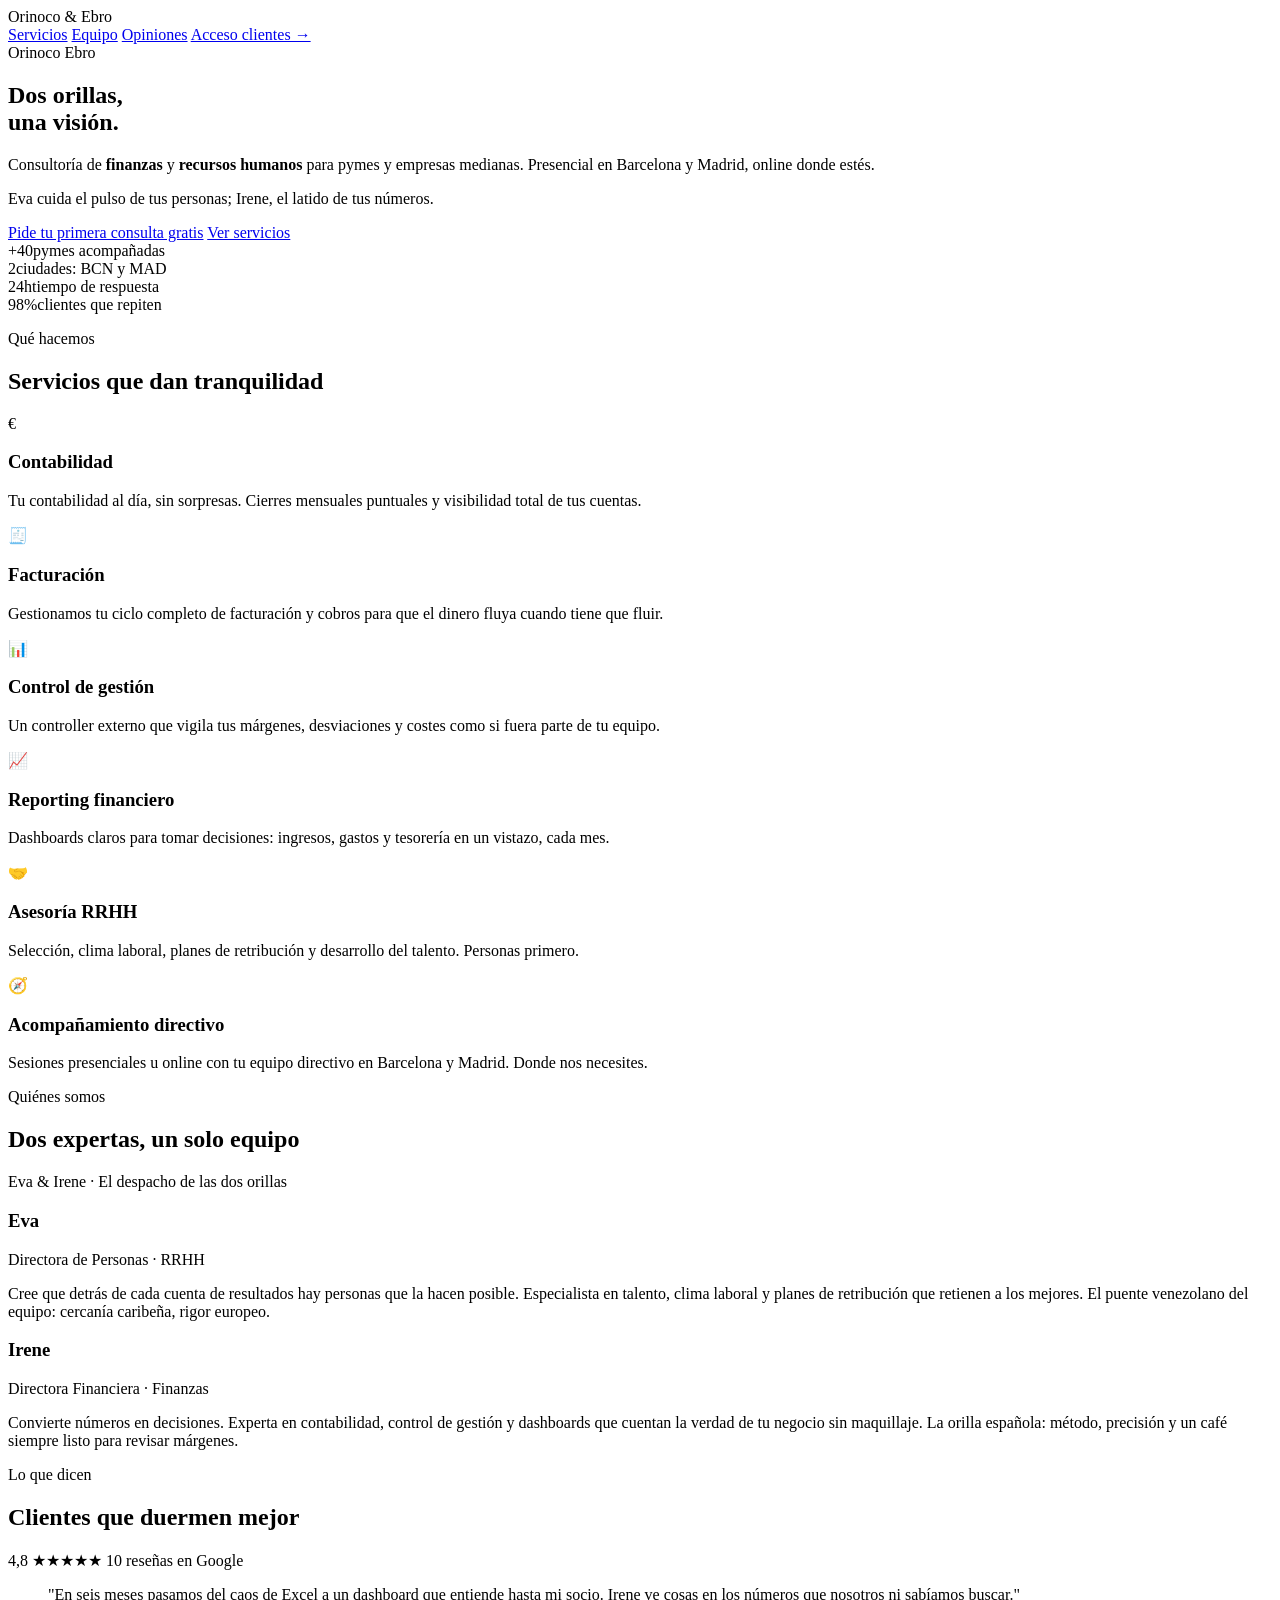
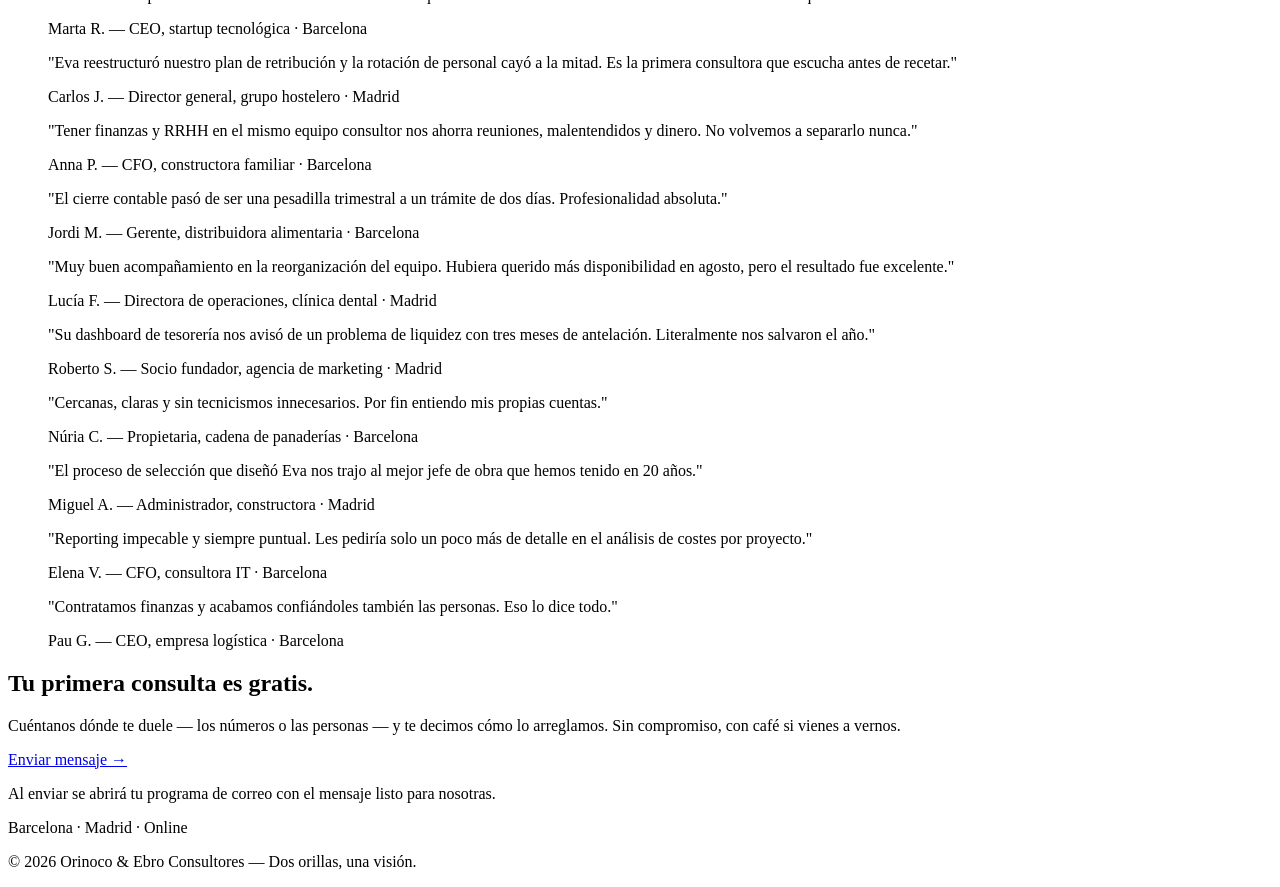
==== index.html @ b4a3c1c4 "Add initial index.html file with site structure" ====
<!DOCTYPE html>
<html lang="es">
<head>
<meta charset="UTF-8">
<meta name="viewport" content="width=device-width, initial-scale=1">
<title>Orinoco &amp; Ebro · Consultoría de finanzas y RRHH en Barcelona y Madrid</title>
<meta name="description" content="Dos orillas, una visión. Consultoría de finanzas (contabilidad, facturación, control de gestión, reporting) y recursos humanos para pymes y empresas medianas. Presencial en Barcelona y Madrid, online donde estés.">
<meta name="keywords" content="consultoría financiera,asesoría RRHH,contabilidad pymes,control de gestión,reporting financiero,Barcelona,Madrid">
<meta property="og:title" content="Orinoco &amp; Ebro · Dos orillas, una visión">
<meta property="og:description" content="Consultoría de finanzas y RRHH para pymes. Barcelona · Madrid · Online. Tu primera consulta es gratis.">
<meta property="og:type" content="website">
<meta property="og:locale" content="es_ES">
<meta property="og:site_name" content="Orinoco &amp; Ebro Consultores">
<meta property="og:url" content="https://orinoco-ebro.vercel.app">
<meta name="twitter:card" content="summary">
<meta name="twitter:title" content="Orinoco &amp; Ebro · Dos orillas, una visión">
<meta name="twitter:description" content="Consultoría de finanzas y RRHH para pymes. Barcelona · Madrid · Online. Tu primera consulta es gratis.">
<meta name="robots" content="index, follow">
<link rel="stylesheet" href="styles.css">
</head>
<body>

<header class="site-header">
  <div class="container header-inner">
    <div class="logo">Orinoco <span class="amp">&amp;</span> Ebro</div>
    <nav>
      <a href="#servicios">Servicios</a>
      <a href="#equipo">Equipo</a>
      <a href="#opiniones">Opiniones</a>
      <a href="/login" class="nav-cta">Acceso clientes →</a>
    </nav>
  </div>
</header>

<section class="hero">
  <div class="container hero-inner">
    <div class="hero-badges">
      <span class="badge badge-orinoco">Orinoco</span>
      <span class="badge badge-ebro">Ebro</span>
    </div>
    <h1>Dos orillas,<br>una visión.</h1>
    <p class="hero-lead">
      Consultoría de <strong>finanzas</strong> y <strong>recursos humanos</strong> para pymes y
      empresas medianas. Presencial en Barcelona y Madrid, online donde estés.
    </p>
    <p class="hero-sub">Eva cuida el pulso de tus personas; Irene, el latido de tus números.</p>
    <div class="hero-actions">
      <a href="#contacto" class="btn btn-primary">Pide tu primera consulta gratis</a>
      <a href="#servicios" class="btn btn-secondary">Ver servicios</a>
    </div>

    <div class="stats">
      <div class="stat"><span class="stat-num">+40</span><span class="stat-label">pymes acompañadas</span></div>
      <div class="stat"><span class="stat-num">2</span><span class="stat-label">ciudades: BCN y MAD</span></div>
      <div class="stat"><span class="stat-num">24h</span><span class="stat-label">tiempo de respuesta</span></div>
      <div class="stat"><span class="stat-num">98%</span><span class="stat-label">clientes que repiten</span></div>
    </div>
  </div>
</section>

<section id="servicios" class="services">
  <div class="container">
    <p class="eyebrow">Qué hacemos</p>
    <h2>Servicios que dan tranquilidad</h2>
    <div class="cards">
      <div class="card">
        <div class="card-icon">€</div>
        <h3>Contabilidad</h3>
        <p>Tu contabilidad al día, sin sorpresas. Cierres mensuales puntuales y visibilidad total de tus cuentas.</p>
      </div>
      <div class="card">
        <div class="card-icon">🧾</div>
        <h3>Facturación</h3>
        <p>Gestionamos tu ciclo completo de facturación y cobros para que el dinero fluya cuando tiene que fluir.</p>
      </div>
      <div class="card">
        <div class="card-icon">📊</div>
        <h3>Control de gestión</h3>
        <p>Un controller externo que vigila tus márgenes, desviaciones y costes como si fuera parte de tu equipo.</p>
      </div>
      <div class="card">
        <div class="card-icon">📈</div>
        <h3>Reporting financiero</h3>
        <p>Dashboards claros para tomar decisiones: ingresos, gastos y tesorería en un vistazo, cada mes.</p>
      </div>
      <div class="card">
        <div class="card-icon">🤝</div>
        <h3>Asesoría RRHH</h3>
        <p>Selección, clima laboral, planes de retribución y desarrollo del talento. Personas primero.</p>
      </div>
      <div class="card">
        <div class="card-icon">🧭</div>
        <h3>Acompañamiento directivo</h3>
        <p>Sesiones presenciales u online con tu equipo directivo en Barcelona y Madrid. Donde nos necesites.</p>
      </div>
    </div>
  </div>
</section>

<section id="equipo" class="team">
  <div class="container">
    <p class="eyebrow">Quiénes somos</p>
    <h2>Dos expertas, un solo equipo</h2>
    <p class="team-tagline">Eva &amp; Irene · El despacho de las dos orillas</p>

    <div class="team-grid">
      <div class="team-card">
        <img src="eva.jpg" alt="Eva, Directora de Personas" onerror="this.style.display='none'">
        <h3>Eva</h3>
        <p class="role">Directora de Personas · RRHH</p>
        <p>Cree que detrás de cada cuenta de resultados hay personas que la hacen posible. Especialista en
          talento, clima laboral y planes de retribución que retienen a los mejores. El puente venezolano
          del equipo: cercanía caribeña, rigor europeo.</p>
      </div>
      <div class="team-card">
        <img src="irene-retrato.jpg" alt="Irene, Directora Financiera" onerror="this.style.display='none'">
        <h3>Irene</h3>
        <p class="role">Directora Financiera · Finanzas</p>
        <p>Convierte números en decisiones. Experta en contabilidad, control de gestión y dashboards que
          cuentan la verdad de tu negocio sin maquillaje. La orilla española: método, precisión y un café
          siempre listo para revisar márgenes.</p>
      </div>
    </div>
  </div>
</section>

<section id="opiniones" class="reviews">
  <div class="container">
    <p class="eyebrow">Lo que dicen</p>
    <h2>Clientes que duermen mejor</h2>
    <p class="rating">4,8 ★★★★★ <span>10 reseñas en Google</span></p>

    <div class="review-grid">
      <blockquote class="review">
        <p>"En seis meses pasamos del caos de Excel a un dashboard que entiende hasta mi socio. Irene ve cosas en los números que nosotros ni sabíamos buscar."</p>
        <footer>Marta R. — CEO, startup tecnológica · Barcelona</footer>
      </blockquote>
      <blockquote class="review">
        <p>"Eva reestructuró nuestro plan de retribución y la rotación de personal cayó a la mitad. Es la primera consultora que escucha antes de recetar."</p>
        <footer>Carlos J. — Director general, grupo hostelero · Madrid</footer>
      </blockquote>
      <blockquote class="review">
        <p>"Tener finanzas y RRHH en el mismo equipo consultor nos ahorra reuniones, malentendidos y dinero. No volvemos a separarlo nunca."</p>
        <footer>Anna P. — CFO, constructora familiar · Barcelona</footer>
      </blockquote>
      <blockquote class="review">
        <p>"El cierre contable pasó de ser una pesadilla trimestral a un trámite de dos días. Profesionalidad absoluta."</p>
        <footer>Jordi M. — Gerente, distribuidora alimentaria · Barcelona</footer>
      </blockquote>
      <blockquote class="review">
        <p>"Muy buen acompañamiento en la reorganización del equipo. Hubiera querido más disponibilidad en agosto, pero el resultado fue excelente."</p>
        <footer>Lucía F. — Directora de operaciones, clínica dental · Madrid</footer>
      </blockquote>
      <blockquote class="review">
        <p>"Su dashboard de tesorería nos avisó de un problema de liquidez con tres meses de antelación. Literalmente nos salvaron el año."</p>
        <footer>Roberto S. — Socio fundador, agencia de marketing · Madrid</footer>
      </blockquote>
      <blockquote class="review">
        <p>"Cercanas, claras y sin tecnicismos innecesarios. Por fin entiendo mis propias cuentas."</p>
        <footer>Núria C. — Propietaria, cadena de panaderías · Barcelona</footer>
      </blockquote>
      <blockquote class="review">
        <p>"El proceso de selección que diseñó Eva nos trajo al mejor jefe de obra que hemos tenido en 20 años."</p>
        <footer>Miguel A. — Administrador, constructora · Madrid</footer>
      </blockquote>
      <blockquote class="review">
        <p>"Reporting impecable y siempre puntual. Les pediría solo un poco más de detalle en el análisis de costes por proyecto."</p>
        <footer>Elena V. — CFO, consultora IT · Barcelona</footer>
      </blockquote>
      <blockquote class="review">
        <p>"Contratamos finanzas y acabamos confiándoles también las personas. Eso lo dice todo."</p>
        <footer>Pau G. — CEO, empresa logística · Barcelona</footer>
      </blockquote>
    </div>
  </div>
</section>

<section id="contacto" class="contact">
  <div class="container">
    <h2>Tu primera consulta es gratis.</h2>
    <p>Cuéntanos dónde te duele — los números o las personas — y te decimos cómo lo arreglamos.
      Sin compromiso, con café si vienes a vernos.</p>
    <a class="btn btn-primary" id="contact-btn" href="mailto:hola@orinoco-ebro.com?subject=Primera%20consulta%20gratis">Enviar mensaje →</a>
    <p class="contact-note">Al enviar se abrirá tu programa de correo con el mensaje listo para nosotras.</p>
  </div>
</section>

<footer class="site-footer">
  <div class="container">
    <p>Barcelona · Madrid · Online</p>
    <p>© 2026 Orinoco &amp; Ebro Consultores — Dos orillas, una visión.</p>
  </div>
</footer>

</body>
</html>
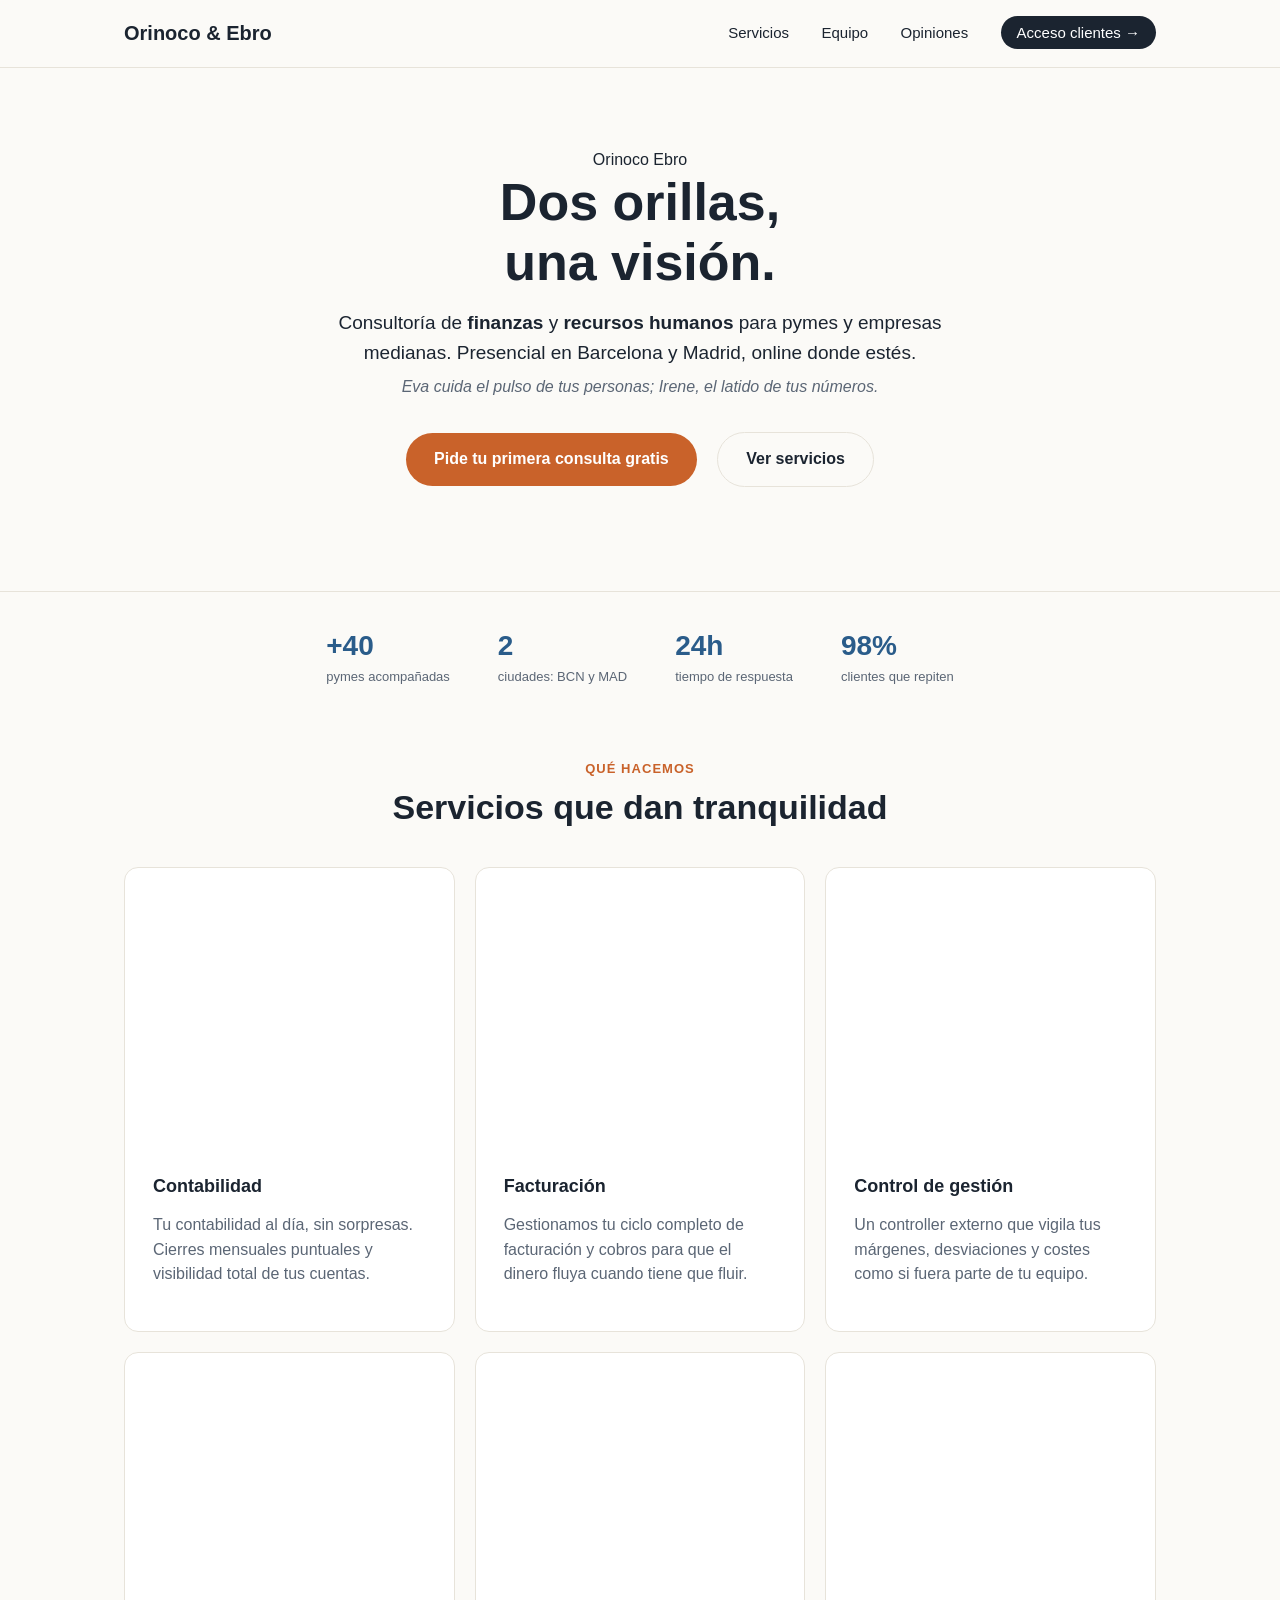
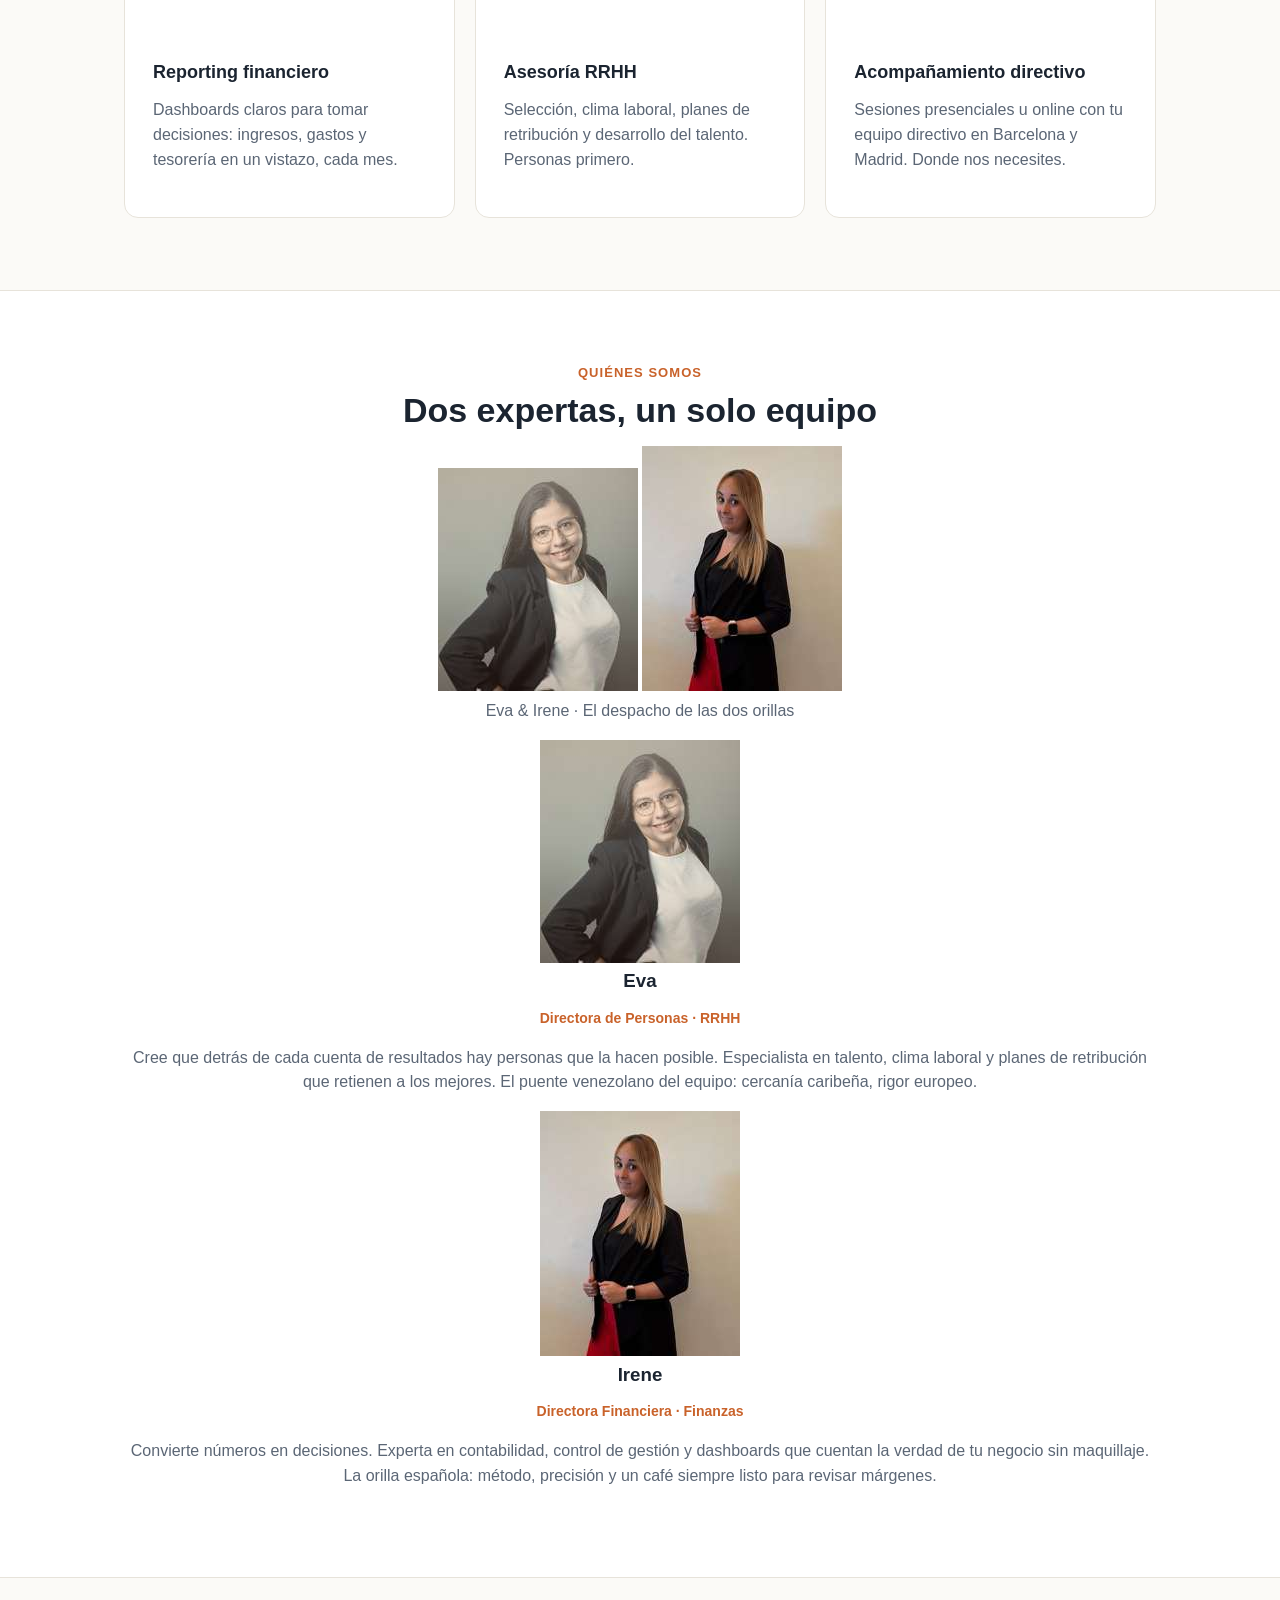
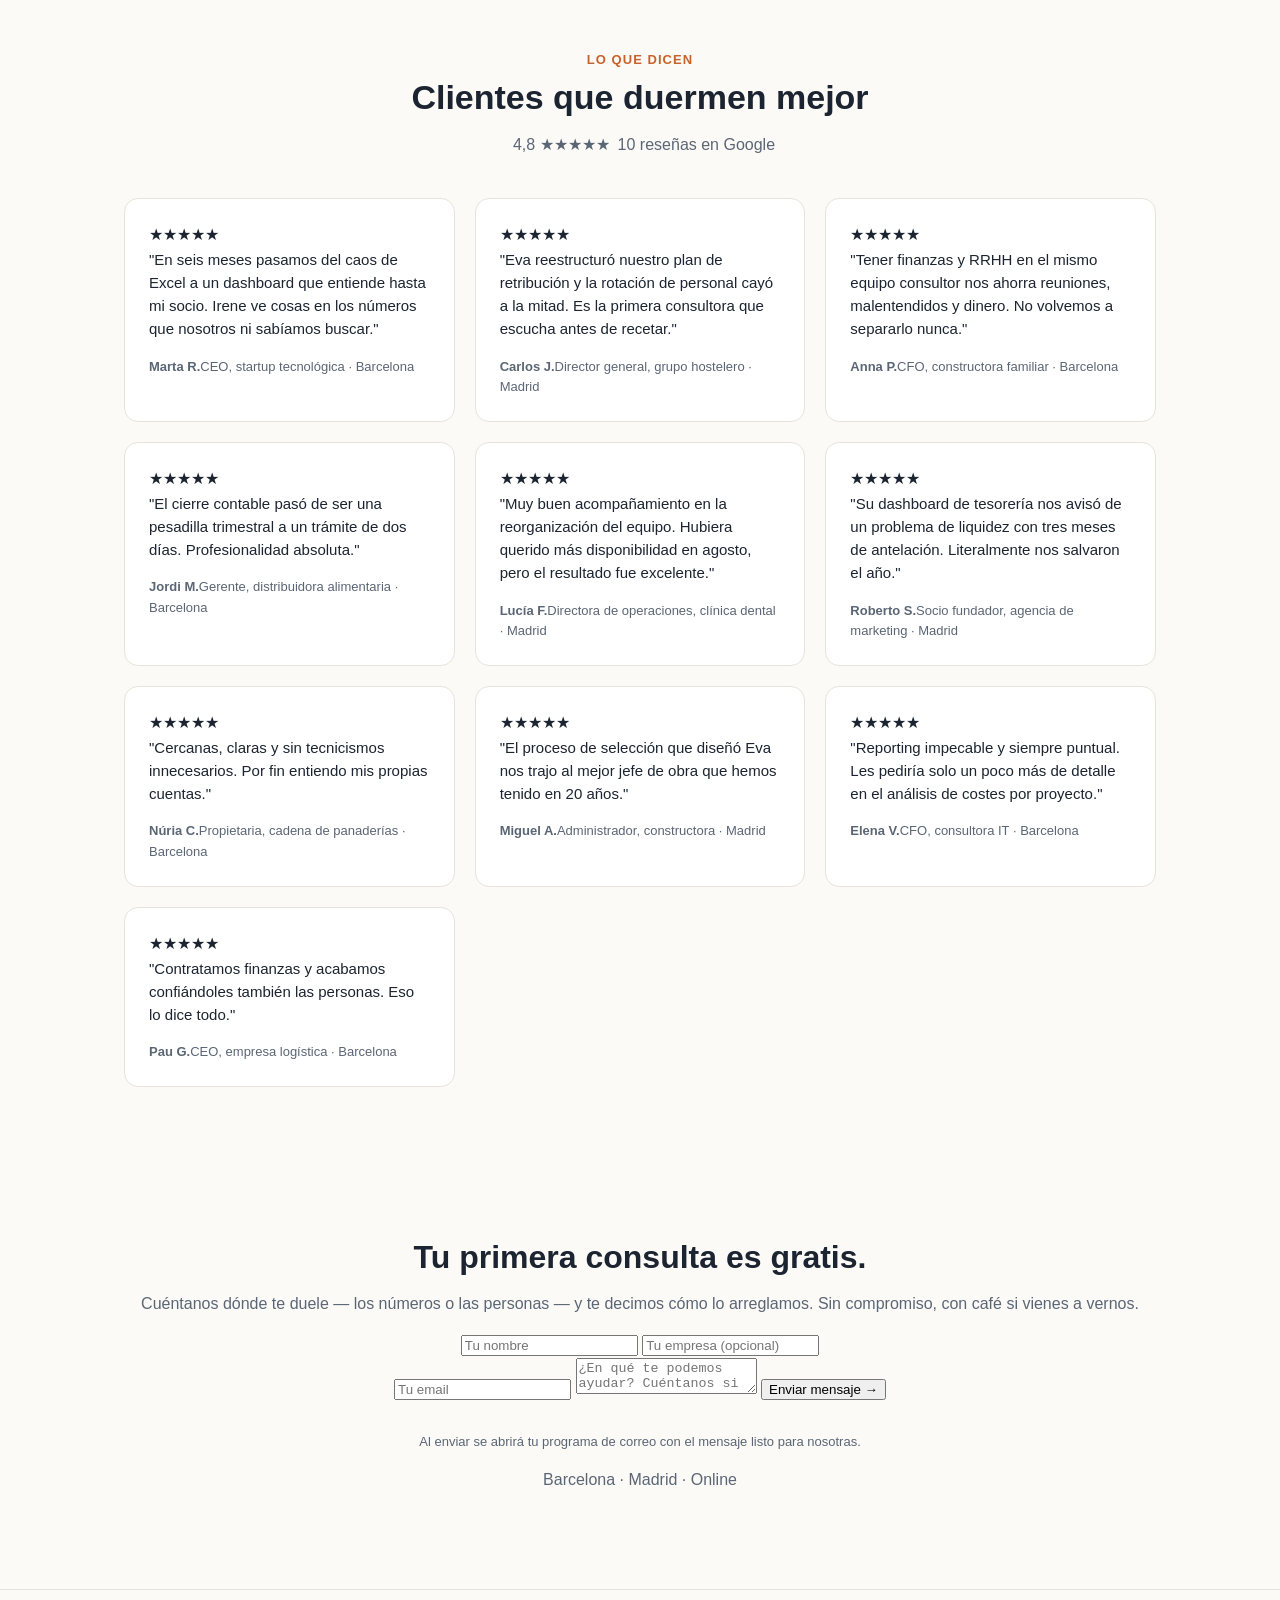
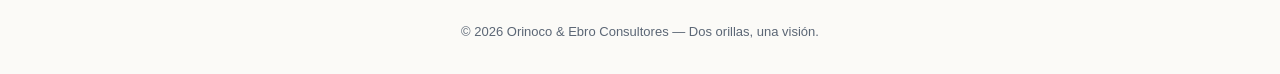
==== commit d207d311: "Update fmt.Println message from 'Hello' to 'Goodbye'" ====
--- a/index.html
+++ b/index.html
@@ -11,10 +11,6 @@
 <meta property="og:type" content="website">
 <meta property="og:locale" content="es_ES">
 <meta property="og:site_name" content="Orinoco &amp; Ebro Consultores">
-<meta property="og:url" content="https://orinoco-ebro.vercel.app">
-<meta name="twitter:card" content="summary">
-<meta name="twitter:title" content="Orinoco &amp; Ebro · Dos orillas, una visión">
-<meta name="twitter:description" content="Consultoría de finanzas y RRHH para pymes. Barcelona · Madrid · Online. Tu primera consulta es gratis.">
 <meta name="robots" content="index, follow">
 <link rel="stylesheet" href="styles.css">
 </head>
@@ -22,7 +18,7 @@
 
 <header class="site-header">
   <div class="container header-inner">
-    <div class="logo">Orinoco <span class="amp">&amp;</span> Ebro</div>
+    <div class="logo">Orinoco &amp; Ebro</div>
     <nav>
       <a href="#servicios">Servicios</a>
       <a href="#equipo">Equipo</a>
@@ -33,11 +29,9 @@
 </header>
 
 <section class="hero">
+  <span class="hero-watermark left">Orinoco</span>
+  <span class="hero-watermark right">Ebro</span>
   <div class="container hero-inner">
-    <div class="hero-badges">
-      <span class="badge badge-orinoco">Orinoco</span>
-      <span class="badge badge-ebro">Ebro</span>
-    </div>
     <h1>Dos orillas,<br>una visión.</h1>
     <p class="hero-lead">
       Consultoría de <strong>finanzas</strong> y <strong>recursos humanos</strong> para pymes y
@@ -48,51 +42,82 @@
       <a href="#contacto" class="btn btn-primary">Pide tu primera consulta gratis</a>
       <a href="#servicios" class="btn btn-secondary">Ver servicios</a>
     </div>
-
-    <div class="stats">
-      <div class="stat"><span class="stat-num">+40</span><span class="stat-label">pymes acompañadas</span></div>
-      <div class="stat"><span class="stat-num">2</span><span class="stat-label">ciudades: BCN y MAD</span></div>
-      <div class="stat"><span class="stat-num">24h</span><span class="stat-label">tiempo de respuesta</span></div>
-      <div class="stat"><span class="stat-num">98%</span><span class="stat-label">clientes que repiten</span></div>
-    </div>
-  </div>
-</section>
+  </div>
+</section>
+
+<div class="stats container" style="max-width:100%;">
+  <div class="stat"><span class="stat-num">+40</span><span class="stat-label">pymes acompañadas</span></div>
+  <div class="stat"><span class="stat-num">2</span><span class="stat-label">ciudades: BCN y MAD</span></div>
+  <div class="stat"><span class="stat-num">24h</span><span class="stat-label">tiempo de respuesta</span></div>
+  <div class="stat"><span class="stat-num">98%</span><span class="stat-label">clientes que repiten</span></div>
+</div>
 
 <section id="servicios" class="services">
   <div class="container">
     <p class="eyebrow">Qué hacemos</p>
     <h2>Servicios que dan tranquilidad</h2>
     <div class="cards">
-      <div class="card">
-        <div class="card-icon">€</div>
-        <h3>Contabilidad</h3>
-        <p>Tu contabilidad al día, sin sorpresas. Cierres mensuales puntuales y visibilidad total de tus cuentas.</p>
-      </div>
-      <div class="card">
-        <div class="card-icon">🧾</div>
-        <h3>Facturación</h3>
-        <p>Gestionamos tu ciclo completo de facturación y cobros para que el dinero fluya cuando tiene que fluir.</p>
-      </div>
-      <div class="card">
-        <div class="card-icon">📊</div>
-        <h3>Control de gestión</h3>
-        <p>Un controller externo que vigila tus márgenes, desviaciones y costes como si fuera parte de tu equipo.</p>
-      </div>
-      <div class="card">
-        <div class="card-icon">📈</div>
-        <h3>Reporting financiero</h3>
-        <p>Dashboards claros para tomar decisiones: ingresos, gastos y tesorería en un vistazo, cada mes.</p>
-      </div>
-      <div class="card">
-        <div class="card-icon">🤝</div>
-        <h3>Asesoría RRHH</h3>
-        <p>Selección, clima laboral, planes de retribución y desarrollo del talento. Personas primero.</p>
-      </div>
-      <div class="card">
-        <div class="card-icon">🧭</div>
-        <h3>Acompañamiento directivo</h3>
-        <p>Sesiones presenciales u online con tu equipo directivo en Barcelona y Madrid. Donde nos necesites.</p>
-      </div>
+
+      <div class="card">
+        <div class="card-banner banner-teal">
+          <svg viewBox="0 0 24 24" fill="none" stroke="#fff" stroke-width="2"><path d="M4 19h16M6 19V9m5 10V5m5 14v-7"/></svg>
+        </div>
+        <div class="card-body">
+          <h3>Contabilidad</h3>
+          <p>Tu contabilidad al día, sin sorpresas. Cierres mensuales puntuales y visibilidad total de tus cuentas.</p>
+        </div>
+      </div>
+
+      <div class="card">
+        <div class="card-banner banner-terracotta">
+          <svg viewBox="0 0 24 24" fill="none" stroke="#fff" stroke-width="2"><path d="M6 3h9l3 3v15H6z"/><path d="M9 8h6M9 12h6M9 16h4"/></svg>
+        </div>
+        <div class="card-body">
+          <h3>Facturación</h3>
+          <p>Gestionamos tu ciclo completo de facturación y cobros para que el dinero fluya cuando tiene que fluir.</p>
+        </div>
+      </div>
+
+      <div class="card">
+        <div class="card-banner banner-teal">
+          <svg viewBox="0 0 24 24" fill="none" stroke="#fff" stroke-width="2"><circle cx="12" cy="12" r="9"/><circle cx="12" cy="12" r="4"/><path d="M12 3v3M19 12h2"/></svg>
+        </div>
+        <div class="card-body">
+          <h3>Control de gestión</h3>
+          <p>Un controller externo que vigila tus márgenes, desviaciones y costes como si fuera parte de tu equipo.</p>
+        </div>
+      </div>
+
+      <div class="card">
+        <div class="card-banner banner-terracotta">
+          <svg viewBox="0 0 24 24" fill="none" stroke="#fff" stroke-width="2"><path d="M4 19V9M10 19V5M16 19v-7M4 19h16"/></svg>
+        </div>
+        <div class="card-body">
+          <h3>Reporting financiero</h3>
+          <p>Dashboards claros para tomar decisiones: ingresos, gastos y tesorería en un vistazo, cada mes.</p>
+        </div>
+      </div>
+
+      <div class="card">
+        <div class="card-banner banner-grad-1">
+          <svg viewBox="0 0 24 24" fill="none" stroke="#fff" stroke-width="2"><circle cx="8" cy="9" r="3"/><circle cx="16" cy="9" r="3"/><path d="M2 20c0-3 2.5-5 6-5s6 2 6 5M14 20c0-2.5 2-4.5 5-4.5s5 2 5 4.5"/></svg>
+        </div>
+        <div class="card-body">
+          <h3>Asesoría RRHH</h3>
+          <p>Selección, clima laboral, planes de retribución y desarrollo del talento. Personas primero.</p>
+        </div>
+      </div>
+
+      <div class="card">
+        <div class="card-banner banner-grad-2">
+          <svg viewBox="0 0 24 24" fill="none" stroke="#fff" stroke-width="2"><rect x="3" y="7" width="18" height="12" rx="2"/><path d="M8 7V5a2 2 0 0 1 2-2h4a2 2 0 0 1 2 2v2M3 12h18"/></svg>
+        </div>
+        <div class="card-body">
+          <h3>Acompañamiento directivo</h3>
+          <p>Sesiones presenciales u online con tu equipo directivo en Barcelona y Madrid. Donde nos necesites.</p>
+        </div>
+      </div>
+
     </div>
   </div>
 </section>
@@ -101,25 +126,31 @@
   <div class="container">
     <p class="eyebrow">Quiénes somos</p>
     <h2>Dos expertas, un solo equipo</h2>
-    <p class="team-tagline">Eva &amp; Irene · El despacho de las dos orillas</p>
-
-    <div class="team-grid">
-      <div class="team-card">
-        <img src="eva.jpg" alt="Eva, Directora de Personas" onerror="this.style.display='none'">
-        <h3>Eva</h3>
-        <p class="role">Directora de Personas · RRHH</p>
-        <p>Cree que detrás de cada cuenta de resultados hay personas que la hacen posible. Especialista en
-          talento, clima laboral y planes de retribución que retienen a los mejores. El puente venezolano
-          del equipo: cercanía caribeña, rigor europeo.</p>
-      </div>
-      <div class="team-card">
-        <img src="irene-retrato.jpg" alt="Irene, Directora Financiera" onerror="this.style.display='none'">
-        <h3>Irene</h3>
-        <p class="role">Directora Financiera · Finanzas</p>
-        <p>Convierte números en decisiones. Experta en contabilidad, control de gestión y dashboards que
-          cuentan la verdad de tu negocio sin maquillaje. La orilla española: método, precisión y un café
-          siempre listo para revisar márgenes.</p>
-      </div>
+
+    <div class="team-photo-card">
+      <div class="photos">
+        <img src="[data-uri]" alt="Eva">
+        <img src="[data-uri]" alt="Irene">
+      </div>
+      <p class="caption">Eva &amp; Irene · El despacho de las dos orillas</p>
+    </div>
+
+    <div class="bio-card">
+      <img src="[data-uri]" alt="Eva, Directora de Personas">
+      <h3>Eva</h3>
+      <p class="role">Directora de Personas · RRHH</p>
+      <p>Cree que detrás de cada cuenta de resultados hay personas que la hacen posible. Especialista en
+        talento, clima laboral y planes de retribución que retienen a los mejores. El puente venezolano
+        del equipo: cercanía caribeña, rigor europeo.</p>
+    </div>
+
+    <div class="bio-card">
+      <img src="[data-uri]" alt="Irene, Directora Financiera">
+      <h3>Irene</h3>
+      <p class="role">Directora Financiera · Finanzas</p>
+      <p>Convierte números en decisiones. Experta en contabilidad, control de gestión y dashboards que
+        cuentan la verdad de tu negocio sin maquillaje. La orilla española: método, precisión y un café
+        siempre listo para revisar márgenes.</p>
     </div>
   </div>
 </section>
@@ -128,48 +159,58 @@
   <div class="container">
     <p class="eyebrow">Lo que dicen</p>
     <h2>Clientes que duermen mejor</h2>
-    <p class="rating">4,8 ★★★★★ <span>10 reseñas en Google</span></p>
+    <p class="rating"><span class="stars">4,8 ★★★★★</span><span>10 reseñas en Google</span></p>
 
     <div class="review-grid">
       <blockquote class="review">
+        <span class="stars">★★★★★</span>
         <p>"En seis meses pasamos del caos de Excel a un dashboard que entiende hasta mi socio. Irene ve cosas en los números que nosotros ni sabíamos buscar."</p>
-        <footer>Marta R. — CEO, startup tecnológica · Barcelona</footer>
-      </blockquote>
-      <blockquote class="review">
+        <footer><strong>Marta R.</strong><span>CEO, startup tecnológica · Barcelona</span></footer>
+      </blockquote>
+      <blockquote class="review">
+        <span class="stars">★★★★★</span>
         <p>"Eva reestructuró nuestro plan de retribución y la rotación de personal cayó a la mitad. Es la primera consultora que escucha antes de recetar."</p>
-        <footer>Carlos J. — Director general, grupo hostelero · Madrid</footer>
-      </blockquote>
-      <blockquote class="review">
+        <footer><strong>Carlos J.</strong><span>Director general, grupo hostelero · Madrid</span></footer>
+      </blockquote>
+      <blockquote class="review">
+        <span class="stars">★★★★★</span>
         <p>"Tener finanzas y RRHH en el mismo equipo consultor nos ahorra reuniones, malentendidos y dinero. No volvemos a separarlo nunca."</p>
-        <footer>Anna P. — CFO, constructora familiar · Barcelona</footer>
-      </blockquote>
-      <blockquote class="review">
+        <footer><strong>Anna P.</strong><span>CFO, constructora familiar · Barcelona</span></footer>
+      </blockquote>
+      <blockquote class="review">
+        <span class="stars">★★★★★</span>
         <p>"El cierre contable pasó de ser una pesadilla trimestral a un trámite de dos días. Profesionalidad absoluta."</p>
-        <footer>Jordi M. — Gerente, distribuidora alimentaria · Barcelona</footer>
-      </blockquote>
-      <blockquote class="review">
+        <footer><strong>Jordi M.</strong><span>Gerente, distribuidora alimentaria · Barcelona</span></footer>
+      </blockquote>
+      <blockquote class="review">
+        <span class="stars">★★★★★</span>
         <p>"Muy buen acompañamiento en la reorganización del equipo. Hubiera querido más disponibilidad en agosto, pero el resultado fue excelente."</p>
-        <footer>Lucía F. — Directora de operaciones, clínica dental · Madrid</footer>
-      </blockquote>
-      <blockquote class="review">
+        <footer><strong>Lucía F.</strong><span>Directora de operaciones, clínica dental · Madrid</span></footer>
+      </blockquote>
+      <blockquote class="review">
+        <span class="stars">★★★★★</span>
         <p>"Su dashboard de tesorería nos avisó de un problema de liquidez con tres meses de antelación. Literalmente nos salvaron el año."</p>
-        <footer>Roberto S. — Socio fundador, agencia de marketing · Madrid</footer>
-      </blockquote>
-      <blockquote class="review">
+        <footer><strong>Roberto S.</strong><span>Socio fundador, agencia de marketing · Madrid</span></footer>
+      </blockquote>
+      <blockquote class="review">
+        <span class="stars">★★★★★</span>
         <p>"Cercanas, claras y sin tecnicismos innecesarios. Por fin entiendo mis propias cuentas."</p>
-        <footer>Núria C. — Propietaria, cadena de panaderías · Barcelona</footer>
-      </blockquote>
-      <blockquote class="review">
+        <footer><strong>Núria C.</strong><span>Propietaria, cadena de panaderías · Barcelona</span></footer>
+      </blockquote>
+      <blockquote class="review">
+        <span class="stars">★★★★★</span>
         <p>"El proceso de selección que diseñó Eva nos trajo al mejor jefe de obra que hemos tenido en 20 años."</p>
-        <footer>Miguel A. — Administrador, constructora · Madrid</footer>
-      </blockquote>
-      <blockquote class="review">
+        <footer><strong>Miguel A.</strong><span>Administrador, constructora · Madrid</span></footer>
+      </blockquote>
+      <blockquote class="review">
+        <span class="stars">★★★★★</span>
         <p>"Reporting impecable y siempre puntual. Les pediría solo un poco más de detalle en el análisis de costes por proyecto."</p>
-        <footer>Elena V. — CFO, consultora IT · Barcelona</footer>
-      </blockquote>
-      <blockquote class="review">
+        <footer><strong>Elena V.</strong><span>CFO, consultora IT · Barcelona</span></footer>
+      </blockquote>
+      <blockquote class="review">
+        <span class="stars">★★★★★</span>
         <p>"Contratamos finanzas y acabamos confiándoles también las personas. Eso lo dice todo."</p>
-        <footer>Pau G. — CEO, empresa logística · Barcelona</footer>
+        <footer><strong>Pau G.</strong><span>CEO, empresa logística · Barcelona</span></footer>
       </blockquote>
     </div>
   </div>
@@ -180,17 +221,39 @@
     <h2>Tu primera consulta es gratis.</h2>
     <p>Cuéntanos dónde te duele — los números o las personas — y te decimos cómo lo arreglamos.
       Sin compromiso, con café si vienes a vernos.</p>
-    <a class="btn btn-primary" id="contact-btn" href="mailto:hola@orinoco-ebro.com?subject=Primera%20consulta%20gratis">Enviar mensaje →</a>
+
+    <form class="contact-form" id="contact-form">
+      <div class="row">
+        <input type="text" id="c-name" placeholder="Tu nombre" required>
+        <input type="text" id="c-company" placeholder="Tu empresa (opcional)">
+      </div>
+      <input type="email" id="c-email" placeholder="Tu email" required style="margin-bottom:16px;">
+      <textarea id="c-message" placeholder="¿En qué te podemos ayudar? Cuéntanos si es tema de finanzas o de personas." required></textarea>
+      <button type="submit">Enviar mensaje →</button>
+    </form>
+
     <p class="contact-note">Al enviar se abrirá tu programa de correo con el mensaje listo para nosotras.</p>
+    <p class="contact-cities">Barcelona · Madrid · Online</p>
   </div>
 </section>
 
 <footer class="site-footer">
   <div class="container">
-    <p>Barcelona · Madrid · Online</p>
-    <p>© 2026 Orinoco &amp; Ebro Consultores — Dos orillas, una visión.</p>
+    <p style="margin:0;">© 2026 Orinoco &amp; Ebro Consultores — Dos orillas, una visión.</p>
   </div>
 </footer>
+
+<script>
+document.getElementById('contact-form').addEventListener('submit', function (e) {
+  e.preventDefault();
+  var name = document.getElementById('c-name').value;
+  var company = document.getElementById('c-company').value;
+  var email = document.getElementById('c-email').value;
+  var message = document.getElementById('c-message').value;
+  var body = 'Nombre: ' + name + (company ? '\nEmpresa: ' + company : '') + '\nEmail: ' + email + '\n\n' + message;
+  window.location.href = 'mailto:hola@orinoco-ebro.com?subject=' + encodeURIComponent('Primera consulta gratis - ' + name) + '&body=' + encodeURIComponent(body);
+});
+</script>
 
 </body>
 </html>
--- a/styles.css
+++ b/styles.css
@@ -0,0 +1,192 @@
+:root {
+  --ink: #1b2430;
+  --muted: #5b6675;
+  --bg: #fbfaf7;
+  --orinoco: #c9622a;
+  --ebro: #2a5c8a;
+  --card-bg: #ffffff;
+  --border: #e7e3da;
+  --radius: 14px;
+}
+
+* { box-sizing: border-box; }
+
+body {
+  margin: 0;
+  font-family: -apple-system, BlinkMacSystemFont, "Segoe UI", Roboto, Helvetica, Arial, sans-serif;
+  color: var(--ink);
+  background: var(--bg);
+  line-height: 1.55;
+}
+
+.container {
+  max-width: 1080px;
+  margin: 0 auto;
+  padding: 0 24px;
+}
+
+h1, h2, h3 { line-height: 1.15; margin: 0 0 16px; }
+p { margin: 0 0 16px; color: var(--muted); }
+
+.eyebrow {
+  text-transform: uppercase;
+  letter-spacing: 0.08em;
+  font-size: 13px;
+  font-weight: 600;
+  color: var(--orinoco);
+  margin-bottom: 8px;
+}
+
+/* Header */
+.site-header {
+  position: sticky;
+  top: 0;
+  background: rgba(251, 250, 247, 0.9);
+  backdrop-filter: blur(6px);
+  border-bottom: 1px solid var(--border);
+  z-index: 10;
+}
+.header-inner {
+  display: flex;
+  justify-content: space-between;
+  align-items: center;
+  padding: 18px 24px;
+}
+.logo { font-weight: 700; font-size: 20px; }
+.logo .amp { color: var(--orinoco); }
+nav a {
+  color: var(--ink);
+  text-decoration: none;
+  margin-left: 28px;
+  font-size: 15px;
+}
+.nav-cta {
+  background: var(--ink);
+  color: #fff !important;
+  padding: 8px 16px;
+  border-radius: 999px;
+}
+
+/* Hero */
+.hero { padding: 80px 0 48px; text-align: center; }
+.hero-badges { margin-bottom: 20px; }
+.badge {
+  display: inline-block;
+  padding: 6px 14px;
+  border-radius: 999px;
+  font-size: 13px;
+  font-weight: 600;
+  margin: 0 6px;
+}
+.badge-orinoco { background: rgba(201, 98, 42, 0.12); color: var(--orinoco); }
+.badge-ebro { background: rgba(42, 92, 138, 0.12); color: var(--ebro); }
+
+.hero h1 { font-size: 52px; }
+.hero-lead { font-size: 19px; max-width: 640px; margin: 0 auto 8px; color: var(--ink); }
+.hero-sub { font-style: italic; color: var(--muted); margin-bottom: 32px; }
+
+.hero-actions { margin-bottom: 56px; }
+.btn {
+  display: inline-block;
+  padding: 14px 28px;
+  border-radius: 999px;
+  text-decoration: none;
+  font-weight: 600;
+  margin: 0 8px;
+}
+.btn-primary { background: var(--orinoco); color: #fff; }
+.btn-secondary { background: transparent; color: var(--ink); border: 1px solid var(--border); }
+
+.stats {
+  display: flex;
+  justify-content: center;
+  gap: 48px;
+  flex-wrap: wrap;
+  padding-top: 32px;
+  border-top: 1px solid var(--border);
+}
+.stat { display: flex; flex-direction: column; }
+.stat-num { font-size: 28px; font-weight: 700; color: var(--ebro); }
+.stat-label { font-size: 13px; color: var(--muted); }
+
+/* Services */
+.services, .team, .reviews { padding: 72px 0; text-align: center; }
+.services h2, .team h2, .reviews h2 { font-size: 34px; }
+
+.cards {
+  display: grid;
+  grid-template-columns: repeat(auto-fit, minmax(260px, 1fr));
+  gap: 20px;
+  margin-top: 40px;
+  text-align: left;
+}
+.card {
+  background: var(--card-bg);
+  border: 1px solid var(--border);
+  border-radius: var(--radius);
+  padding: 28px;
+}
+.card-icon { font-size: 24px; margin-bottom: 12px; }
+.card h3 { font-size: 18px; }
+
+/* Team */
+.team { background: #fff; border-top: 1px solid var(--border); border-bottom: 1px solid var(--border); }
+.team-tagline { font-style: italic; margin-bottom: 40px; }
+.team-grid {
+  display: grid;
+  grid-template-columns: repeat(auto-fit, minmax(280px, 1fr));
+  gap: 32px;
+  text-align: left;
+}
+.team-card {
+  background: var(--bg);
+  border: 1px solid var(--border);
+  border-radius: var(--radius);
+  padding: 28px;
+}
+.team-card img {
+  width: 88px;
+  height: 88px;
+  border-radius: 50%;
+  object-fit: cover;
+  margin-bottom: 16px;
+}
+.role { color: var(--orinoco); font-weight: 600; font-size: 14px; }
+
+/* Reviews */
+.rating { font-weight: 600; margin-bottom: 40px; }
+.rating span { color: var(--muted); font-weight: 400; margin-left: 8px; }
+.review-grid {
+  display: grid;
+  grid-template-columns: repeat(auto-fit, minmax(280px, 1fr));
+  gap: 20px;
+  text-align: left;
+}
+.review {
+  background: var(--card-bg);
+  border: 1px solid var(--border);
+  border-radius: var(--radius);
+  padding: 24px;
+  margin: 0;
+}
+.review p { color: var(--ink); font-size: 15px; }
+.review footer { font-size: 13px; color: var(--muted); }
+
+/* Contact */
+.contact { padding: 80px 0; text-align: center; }
+.contact h2 { font-size: 32px; }
+.contact-note { font-size: 13px; margin-top: 16px; }
+
+/* Footer */
+.site-footer {
+  text-align: center;
+  padding: 32px 0;
+  border-top: 1px solid var(--border);
+  font-size: 13px;
+  color: var(--muted);
+}
+
+@media (max-width: 640px) {
+  .hero h1 { font-size: 36px; }
+  nav a { margin-left: 14px; font-size: 13px; }
+}
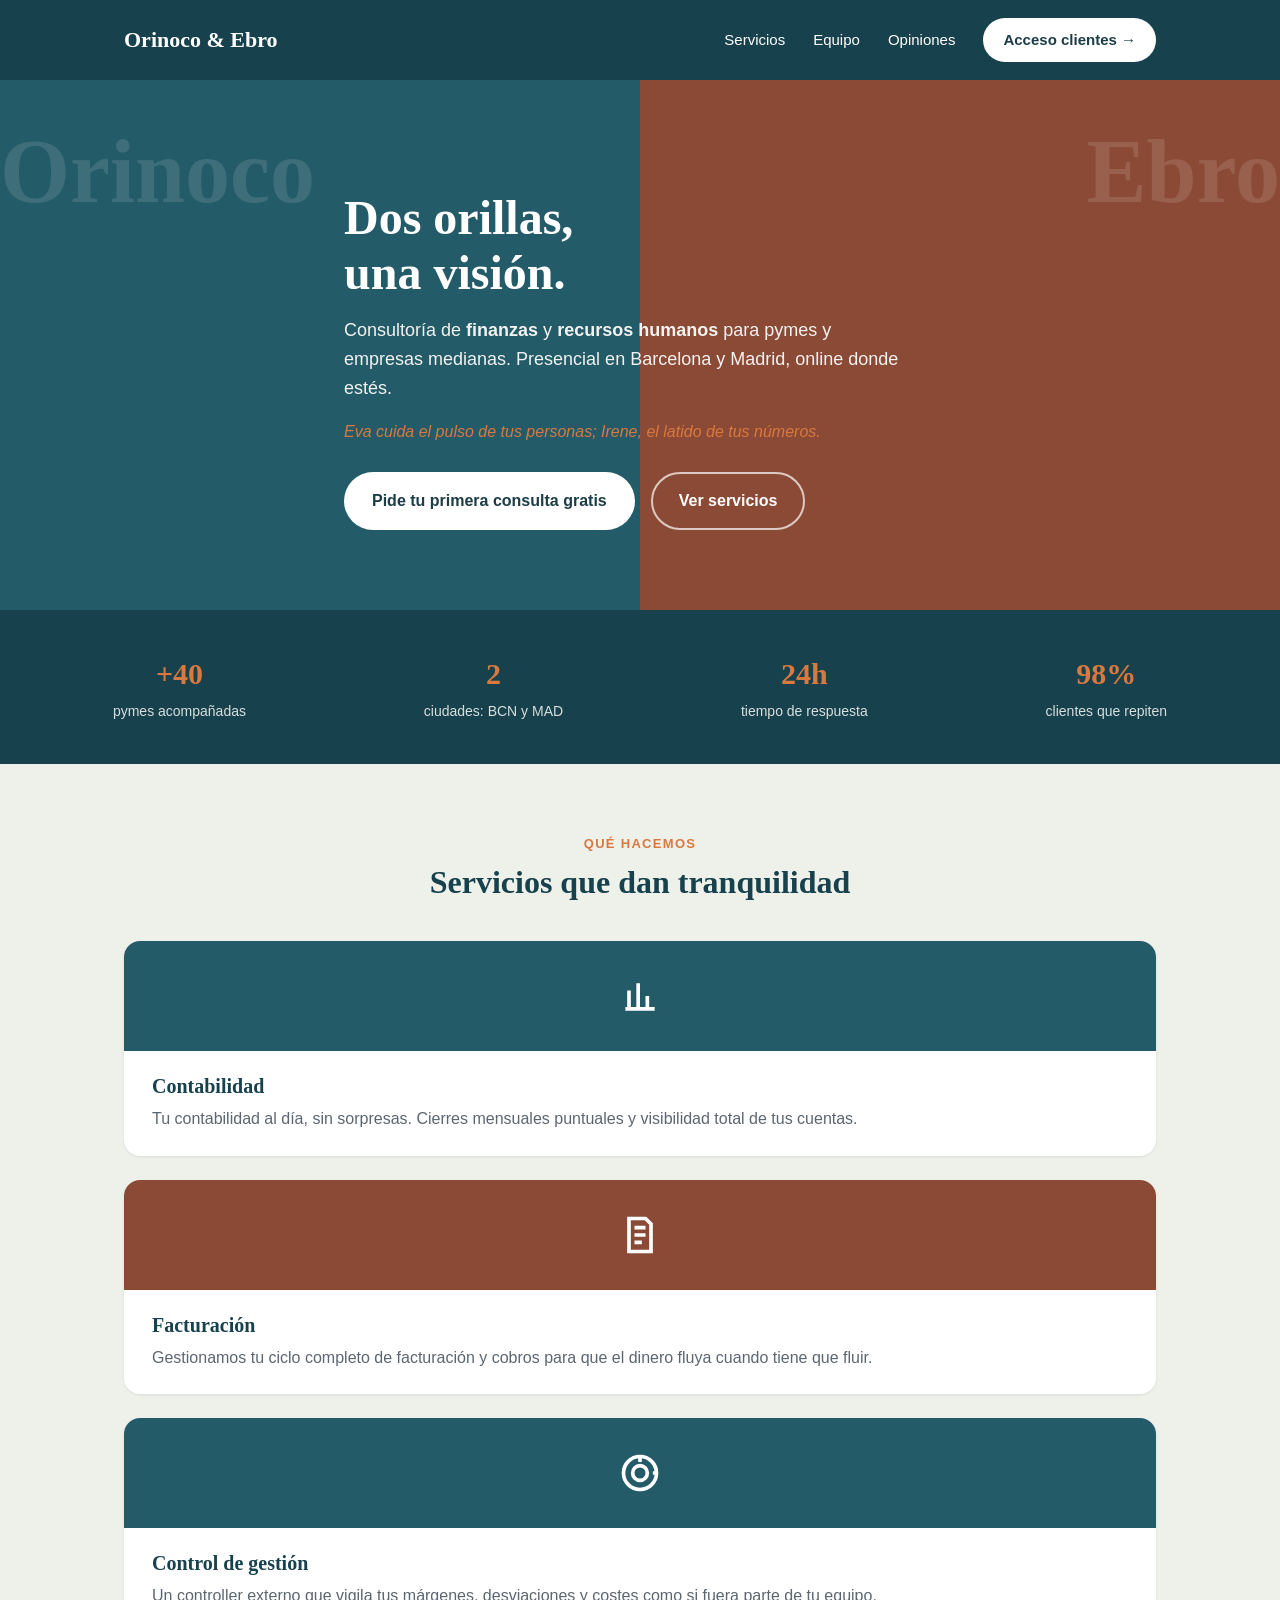
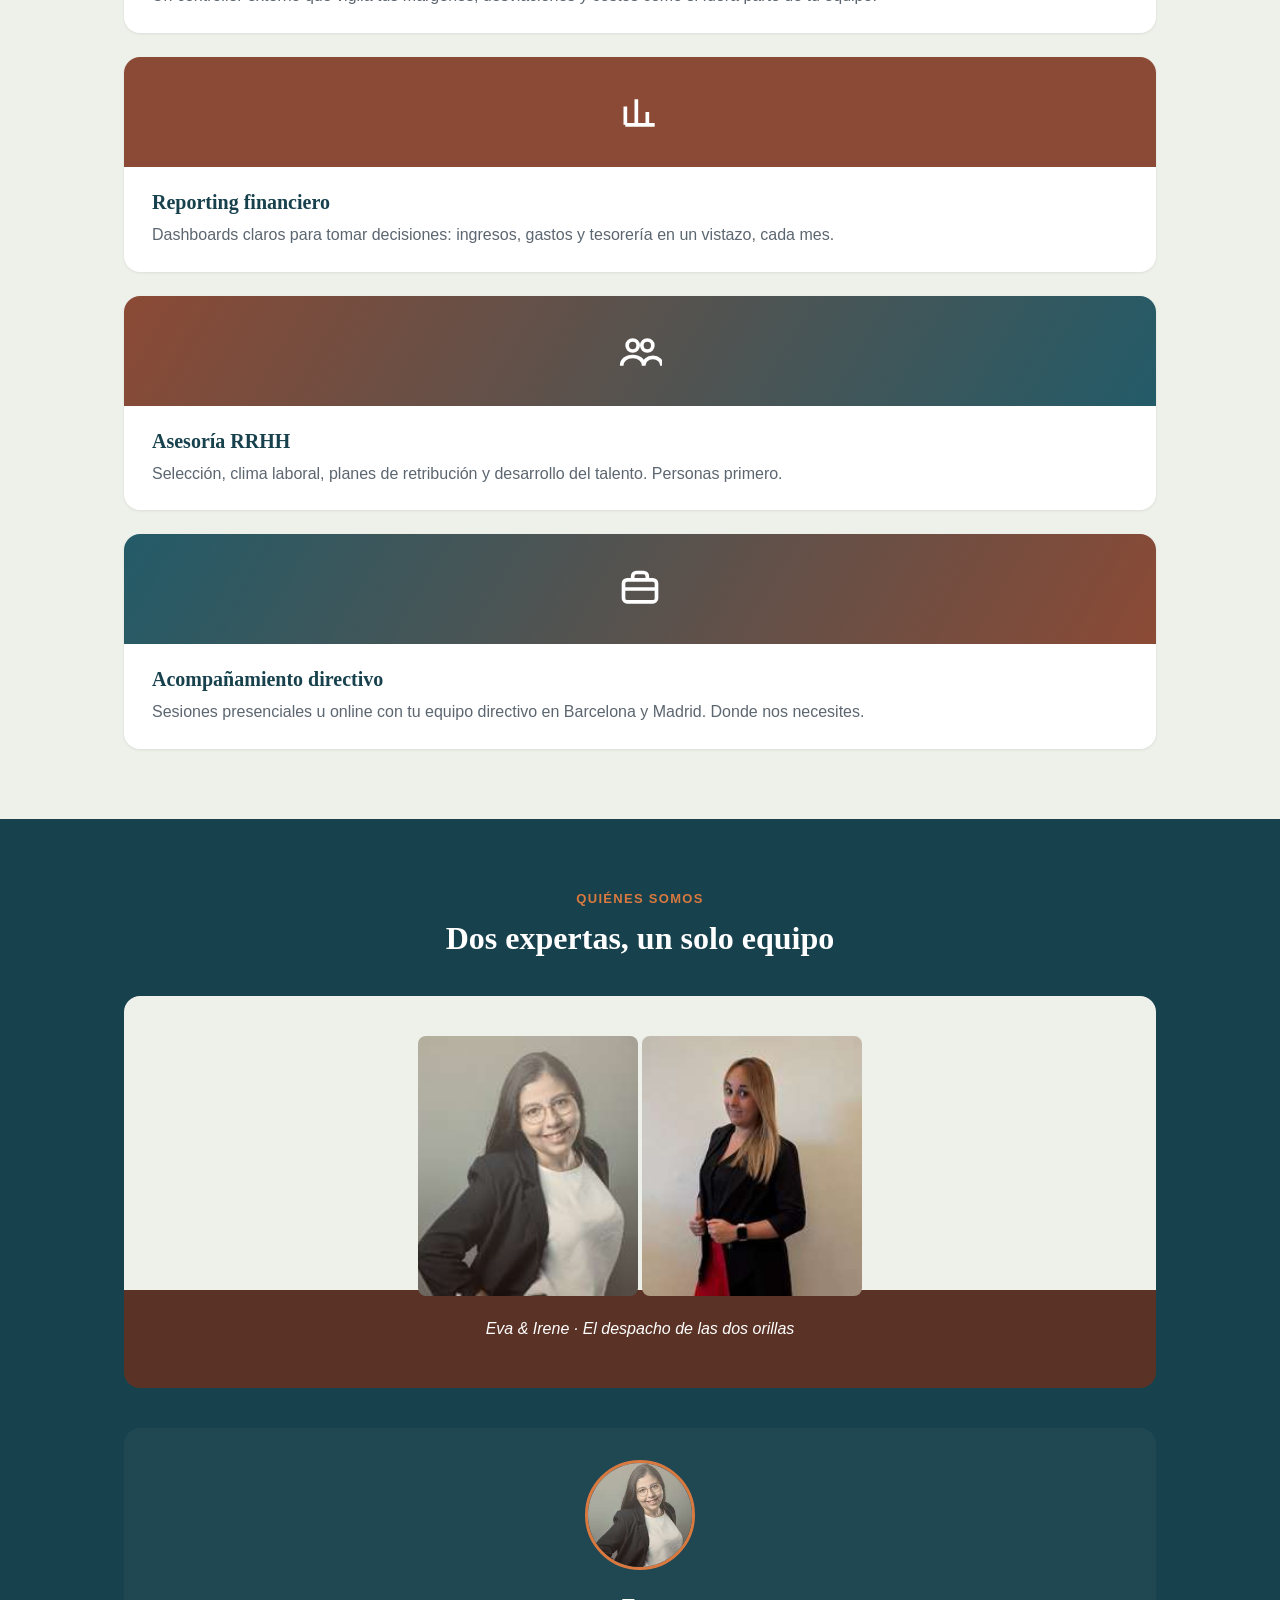
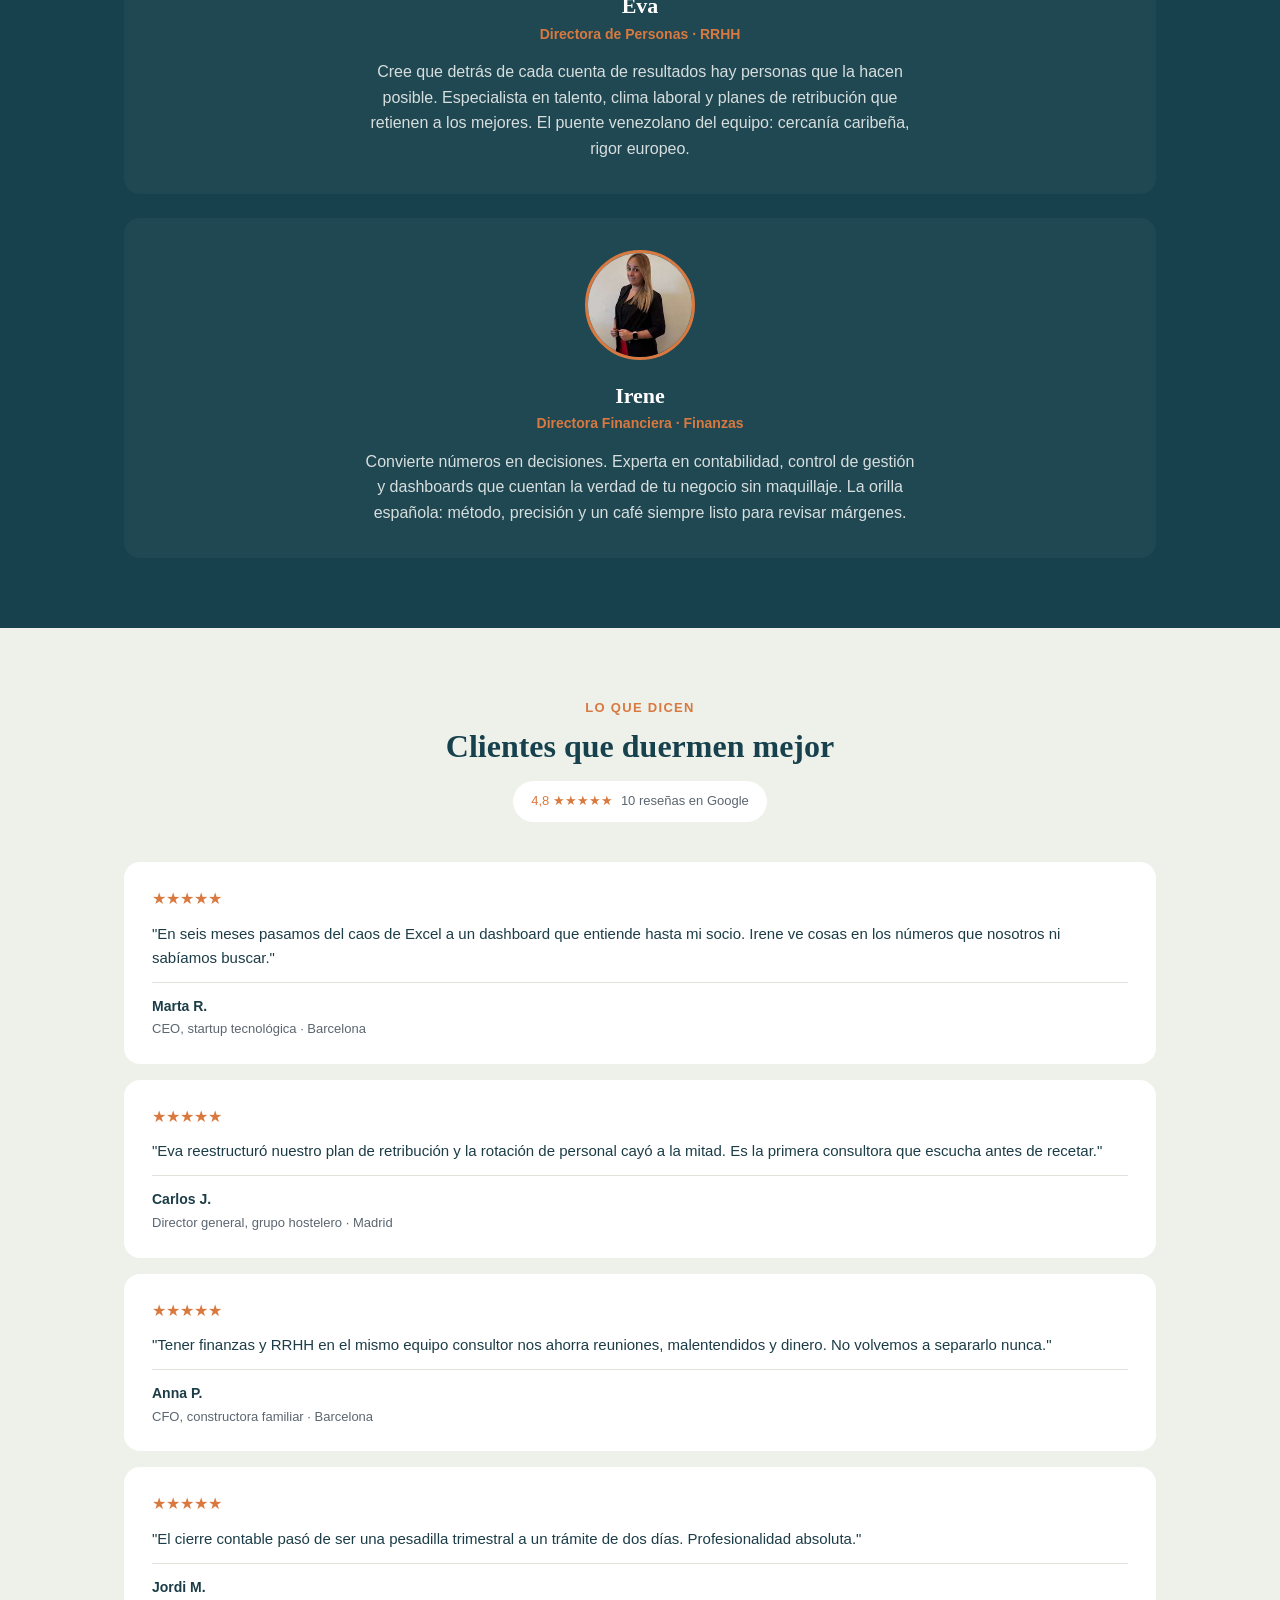
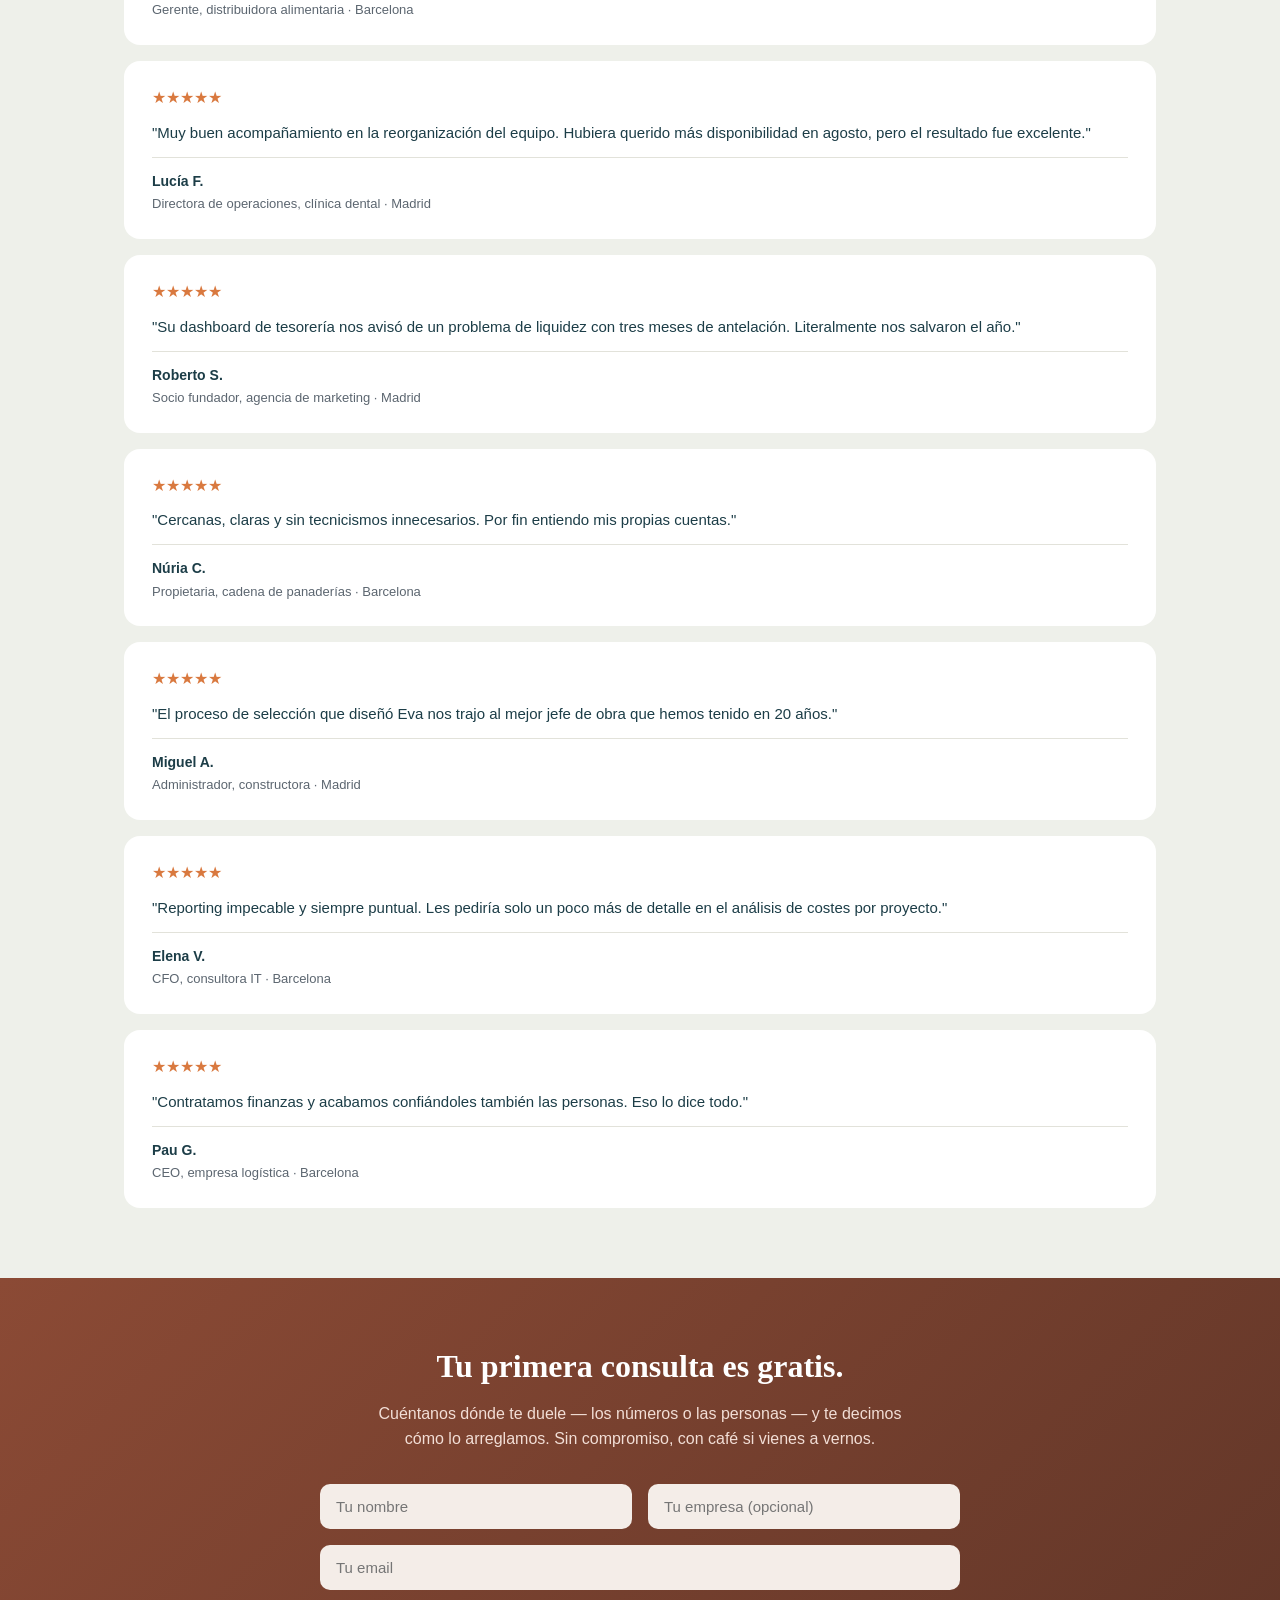
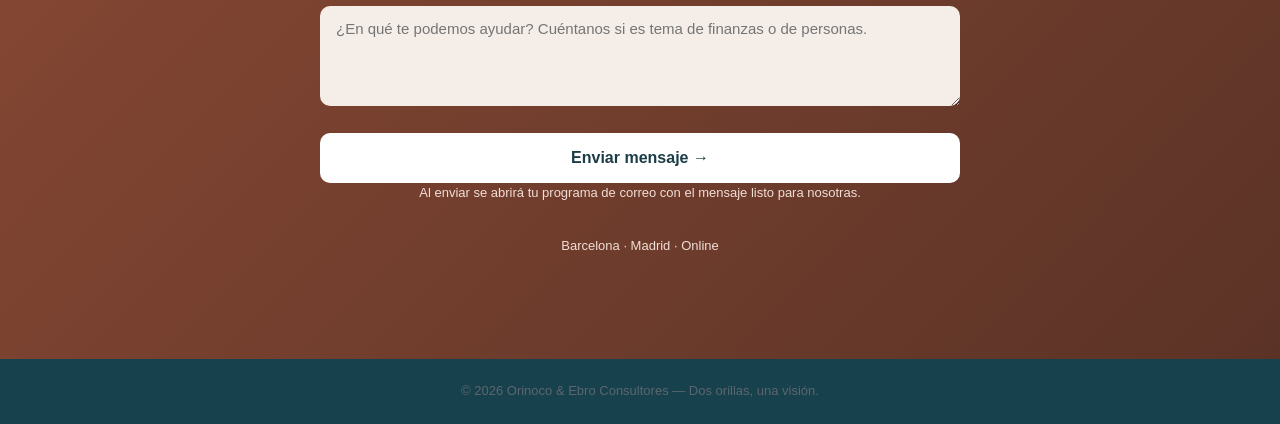
==== commit 01e39786: "Update email recipients in mailto link" ====
--- a/index.html
+++ b/index.html
@@ -251,7 +251,7 @@
   var email = document.getElementById('c-email').value;
   var message = document.getElementById('c-message').value;
   var body = 'Nombre: ' + name + (company ? '\nEmpresa: ' + company : '') + '\nEmail: ' + email + '\n\n' + message;
-  window.location.href = 'mailto:hola@orinoco-ebro.com?subject=' + encodeURIComponent('Primera consulta gratis - ' + name) + '&body=' + encodeURIComponent(body);
+  window.location.href = 'mailto:irene.bayon.torres@gmail.com,deabreuevamari@gmail.com?subject=' + encodeURIComponent('Primera consulta gratis - ' + name) + '&body=' + encodeURIComponent(body);
 });
 </script>
 
--- a/styles.css
+++ b/styles.css
@@ -1,22 +1,27 @@
 :root {
-  --ink: #1b2430;
-  --muted: #5b6675;
-  --bg: #fbfaf7;
-  --orinoco: #c9622a;
-  --ebro: #2a5c8a;
-  --card-bg: #ffffff;
-  --border: #e7e3da;
-  --radius: 14px;
+  --teal-dark: #17414c;
+  --teal: #235b68;
+  --teal-light: #2c6674;
+  --terracotta: #8b4a35;
+  --terracotta-dark: #5b3326;
+  --orange: #d9793f;
+  --cream: #eef0ea;
+  --ink: #1c3d47;
+  --muted: #5c6670;
+  --border: #e2e2da;
+  --radius: 16px;
+  --serif: Georgia, "Times New Roman", "Roboto Slab", serif;
+  --sans: -apple-system, BlinkMacSystemFont, "Segoe UI", Roboto, Helvetica, Arial, sans-serif;
 }
 
 * { box-sizing: border-box; }
 
 body {
   margin: 0;
-  font-family: -apple-system, BlinkMacSystemFont, "Segoe UI", Roboto, Helvetica, Arial, sans-serif;
+  font-family: var(--sans);
   color: var(--ink);
-  background: var(--bg);
-  line-height: 1.55;
+  background: var(--cream);
+  line-height: 1.6;
 }
 
 .container {
@@ -25,168 +30,247 @@
   padding: 0 24px;
 }
 
-h1, h2, h3 { line-height: 1.15; margin: 0 0 16px; }
+h1, h2, h3 { font-family: var(--serif); font-weight: 700; line-height: 1.15; margin: 0 0 16px; }
 p { margin: 0 0 16px; color: var(--muted); }
 
 .eyebrow {
   text-transform: uppercase;
-  letter-spacing: 0.08em;
+  letter-spacing: 0.1em;
   font-size: 13px;
-  font-weight: 600;
-  color: var(--orinoco);
-  margin-bottom: 8px;
+  font-weight: 700;
+  color: var(--orange);
+  margin-bottom: 10px;
 }
 
 /* Header */
 .site-header {
-  position: sticky;
-  top: 0;
-  background: rgba(251, 250, 247, 0.9);
-  backdrop-filter: blur(6px);
-  border-bottom: 1px solid var(--border);
-  z-index: 10;
+  background: var(--teal-dark);
+  padding: 18px 0;
 }
 .header-inner {
   display: flex;
   justify-content: space-between;
   align-items: center;
-  padding: 18px 24px;
-}
-.logo { font-weight: 700; font-size: 20px; }
-.logo .amp { color: var(--orinoco); }
-nav a {
-  color: var(--ink);
-  text-decoration: none;
-  margin-left: 28px;
-  font-size: 15px;
-}
+}
+.logo { font-family: var(--serif); font-weight: 700; font-size: 22px; color: #fff; }
+nav { display: flex; align-items: center; gap: 28px; }
+nav a { color: #fff; text-decoration: none; font-size: 15px; }
 .nav-cta {
-  background: var(--ink);
-  color: #fff !important;
-  padding: 8px 16px;
+  background: #fff;
+  color: var(--ink) !important;
+  padding: 10px 20px;
   border-radius: 999px;
+  font-weight: 600;
 }
 
 /* Hero */
-.hero { padding: 80px 0 48px; text-align: center; }
-.hero-badges { margin-bottom: 20px; }
-.badge {
-  display: inline-block;
-  padding: 6px 14px;
-  border-radius: 999px;
-  font-size: 13px;
-  font-weight: 600;
-  margin: 0 6px;
-}
-.badge-orinoco { background: rgba(201, 98, 42, 0.12); color: var(--orinoco); }
-.badge-ebro { background: rgba(42, 92, 138, 0.12); color: var(--ebro); }
-
-.hero h1 { font-size: 52px; }
-.hero-lead { font-size: 19px; max-width: 640px; margin: 0 auto 8px; color: var(--ink); }
-.hero-sub { font-style: italic; color: var(--muted); margin-bottom: 32px; }
-
-.hero-actions { margin-bottom: 56px; }
+.hero {
+  position: relative;
+  overflow: hidden;
+  background: linear-gradient(90deg, var(--teal) 50%, var(--terracotta) 50%);
+  padding: 70px 0 0;
+  text-align: left;
+  color: #fff;
+}
+.hero-watermark {
+  position: absolute;
+  top: 20px;
+  font-family: var(--serif);
+  font-size: 90px;
+  font-weight: 700;
+  color: rgba(255,255,255,0.12);
+  white-space: nowrap;
+  pointer-events: none;
+}
+.hero-watermark.left { left: 0; }
+.hero-watermark.right { right: 0; }
+
+.hero-inner { position: relative; z-index: 1; max-width: 640px; padding-top: 40px; padding-bottom: 60px; }
+.hero h1 { font-size: 48px; color: #fff; }
+.hero-lead { font-size: 18px; color: #f2f2f0; max-width: 560px; }
+.hero-sub { font-style: italic; color: var(--orange); margin-bottom: 28px; font-size: 16px; }
+
+.hero-actions { display: flex; gap: 16px; margin-bottom: 20px; }
 .btn {
   display: inline-block;
-  padding: 14px 28px;
+  padding: 14px 26px;
   border-radius: 999px;
   text-decoration: none;
-  font-weight: 600;
-  margin: 0 8px;
-}
-.btn-primary { background: var(--orinoco); color: #fff; }
-.btn-secondary { background: transparent; color: var(--ink); border: 1px solid var(--border); }
+  font-weight: 700;
+  border: 2px solid transparent;
+}
+.btn-primary { background: #fff; color: var(--ink); }
+.btn-secondary { background: transparent; color: #fff; border-color: rgba(255,255,255,0.7); }
+
+.hero-wave { display: block; width: 100%; height: 40px; margin-top: 30px; }
 
 .stats {
-  display: flex;
+  background: var(--teal-dark);
+  display: flex;
+  justify-content: space-around;
+  flex-wrap: wrap;
+  padding: 40px 24px;
+  text-align: center;
+}
+.stat-num { display: block; font-family: var(--serif); font-size: 30px; font-weight: 700; color: var(--orange); }
+.stat-label { font-size: 14px; color: #d7dede; }
+
+/* Services */
+.services { padding: 70px 0; text-align: center; background: var(--cream); }
+.services h2 { color: var(--teal-dark); font-size: 32px; }
+
+.cards { display: flex; flex-direction: column; gap: 24px; margin-top: 40px; text-align: left; }
+.card {
+  background: #fff;
+  border-radius: var(--radius);
+  overflow: hidden;
+  box-shadow: 0 1px 3px rgba(0,0,0,0.08);
+}
+.card-banner {
+  height: 110px;
+  display: flex;
+  align-items: center;
   justify-content: center;
-  gap: 48px;
-  flex-wrap: wrap;
-  padding-top: 32px;
-  border-top: 1px solid var(--border);
-}
-.stat { display: flex; flex-direction: column; }
-.stat-num { font-size: 28px; font-weight: 700; color: var(--ebro); }
-.stat-label { font-size: 13px; color: var(--muted); }
-
-/* Services */
-.services, .team, .reviews { padding: 72px 0; text-align: center; }
-.services h2, .team h2, .reviews h2 { font-size: 34px; }
-
-.cards {
-  display: grid;
-  grid-template-columns: repeat(auto-fit, minmax(260px, 1fr));
-  gap: 20px;
-  margin-top: 40px;
-  text-align: left;
-}
-.card {
-  background: var(--card-bg);
-  border: 1px solid var(--border);
-  border-radius: var(--radius);
-  padding: 28px;
-}
-.card-icon { font-size: 24px; margin-bottom: 12px; }
-.card h3 { font-size: 18px; }
+}
+.card-banner svg { width: 44px; height: 44px; }
+.card-body { padding: 24px 28px; }
+.card h3 { color: var(--teal-dark); font-size: 20px; margin-bottom: 8px; }
+.card p { margin: 0; }
+
+.banner-teal { background: var(--teal); }
+.banner-terracotta { background: var(--terracotta); }
+.banner-grad-1 { background: linear-gradient(120deg, var(--terracotta), var(--teal)); }
+.banner-grad-2 { background: linear-gradient(120deg, var(--teal), var(--terracotta)); }
 
 /* Team */
-.team { background: #fff; border-top: 1px solid var(--border); border-bottom: 1px solid var(--border); }
-.team-tagline { font-style: italic; margin-bottom: 40px; }
-.team-grid {
-  display: grid;
-  grid-template-columns: repeat(auto-fit, minmax(280px, 1fr));
-  gap: 32px;
-  text-align: left;
-}
-.team-card {
-  background: var(--bg);
-  border: 1px solid var(--border);
-  border-radius: var(--radius);
-  padding: 28px;
-}
-.team-card img {
-  width: 88px;
-  height: 88px;
+.team { background: var(--teal-dark); padding: 70px 0; text-align: center; }
+.team .eyebrow { color: var(--orange); }
+.team h2 { color: #fff; font-size: 32px; }
+
+.team-photo-card {
+  background: linear-gradient(180deg, #eef0ea 0%, #eef0ea 75%, var(--terracotta-dark) 75%, var(--terracotta-dark) 100%);
+  border-radius: var(--radius);
+  padding: 40px 40px 20px;
+  margin: 40px 0;
+}
+.team-photo-card .photos {
+  display: flex;
+  justify-content: center;
+  gap: 4px;
+}
+.team-photo-card img {
+  width: 220px;
+  height: 260px;
+  object-fit: cover;
+  border-radius: 8px;
+}
+.team-photo-card .caption {
+  color: #fff;
+  font-style: italic;
+  margin-top: 20px;
+  padding-bottom: 10px;
+}
+
+.bio-card {
+  background: rgba(255,255,255,0.04);
+  border-radius: var(--radius);
+  padding: 32px;
+  margin-top: 24px;
+  text-align: center;
+}
+.bio-card img {
+  width: 110px;
+  height: 110px;
   border-radius: 50%;
   object-fit: cover;
+  border: 3px solid var(--orange);
   margin-bottom: 16px;
 }
-.role { color: var(--orinoco); font-weight: 600; font-size: 14px; }
+.bio-card h3 { color: #fff; font-size: 22px; margin-bottom: 4px; }
+.bio-card .role { color: var(--orange); font-weight: 700; font-size: 14px; margin-bottom: 14px; }
+.bio-card p { color: #d7dede; max-width: 560px; margin: 0 auto; }
 
 /* Reviews */
-.rating { font-weight: 600; margin-bottom: 40px; }
-.rating span { color: var(--muted); font-weight: 400; margin-left: 8px; }
-.review-grid {
-  display: grid;
-  grid-template-columns: repeat(auto-fit, minmax(280px, 1fr));
-  gap: 20px;
-  text-align: left;
-}
+.reviews { padding: 70px 0; text-align: center; background: var(--cream); }
+.reviews h2 { color: var(--teal-dark); font-size: 32px; }
+.rating {
+  display: inline-flex;
+  align-items: center;
+  gap: 8px;
+  background: #fff;
+  border-radius: 999px;
+  padding: 10px 18px;
+  font-weight: 700;
+  margin-bottom: 40px;
+}
+.rating .stars { color: var(--orange); }
+.rating span { color: var(--muted); font-weight: 400; font-size: 13px; }
+
+.review-grid { display: flex; flex-direction: column; gap: 16px; text-align: left; }
 .review {
-  background: var(--card-bg);
-  border: 1px solid var(--border);
-  border-radius: var(--radius);
-  padding: 24px;
+  background: #fff;
+  border-radius: var(--radius);
+  padding: 24px 28px;
   margin: 0;
 }
-.review p { color: var(--ink); font-size: 15px; }
-.review footer { font-size: 13px; color: var(--muted); }
+.review .stars { color: var(--orange); margin-bottom: 10px; display: block; }
+.review p { color: var(--ink); font-size: 15px; margin-bottom: 12px; }
+.review footer { font-size: 14px; border-top: 1px solid var(--border); padding-top: 12px; }
+.review footer strong { display: block; color: var(--ink); }
+.review footer span { color: var(--muted); font-size: 13px; }
 
 /* Contact */
-.contact { padding: 80px 0; text-align: center; }
-.contact h2 { font-size: 32px; }
-.contact-note { font-size: 13px; margin-top: 16px; }
+.contact {
+  background: linear-gradient(135deg, var(--terracotta) 0%, var(--terracotta-dark) 100%);
+  padding: 70px 0;
+  text-align: center;
+  color: #fff;
+}
+.contact h2 { color: #fff; font-size: 32px; }
+.contact > .container > p { color: #f2ded6; max-width: 560px; margin: 0 auto 32px; }
+
+.contact-form { max-width: 640px; margin: 0 auto; text-align: left; }
+.contact-form .row { display: flex; gap: 16px; margin-bottom: 16px; }
+.contact-form input,
+.contact-form textarea {
+  width: 100%;
+  padding: 14px 16px;
+  border: none;
+  border-radius: 10px;
+  font-size: 15px;
+  font-family: var(--sans);
+  background: #f4ede8;
+  color: var(--ink);
+}
+.contact-form textarea { min-height: 100px; resize: vertical; margin-bottom: 20px; }
+.contact-form button {
+  width: 100%;
+  background: #fff;
+  color: var(--ink);
+  border: none;
+  padding: 16px;
+  border-radius: 10px;
+  font-weight: 700;
+  font-size: 16px;
+  cursor: pointer;
+}
+.contact-note { font-size: 13px; margin-top: 18px; color: #f2ded6; }
+.contact-cities { font-size: 13px; color: #f2ded6; margin-top: 6px; }
 
 /* Footer */
 .site-footer {
-  text-align: center;
-  padding: 32px 0;
-  border-top: 1px solid var(--border);
+  background: var(--teal-dark);
+  text-align: center;
+  padding: 22px 0;
   font-size: 13px;
-  color: var(--muted);
+  color: #cfd8d8;
 }
 
 @media (max-width: 640px) {
-  .hero h1 { font-size: 36px; }
-  nav a { margin-left: 14px; font-size: 13px; }
-}
+  .hero h1 { font-size: 34px; }
+  .hero { background: linear-gradient(180deg, var(--teal) 50%, var(--terracotta) 50%); }
+  .stats { gap: 24px; }
+  .contact-form .row { flex-direction: column; }
+  .team-photo-card .photos { flex-direction: column; align-items: center; }
+  .team-photo-card img { width: 200px; }
+}
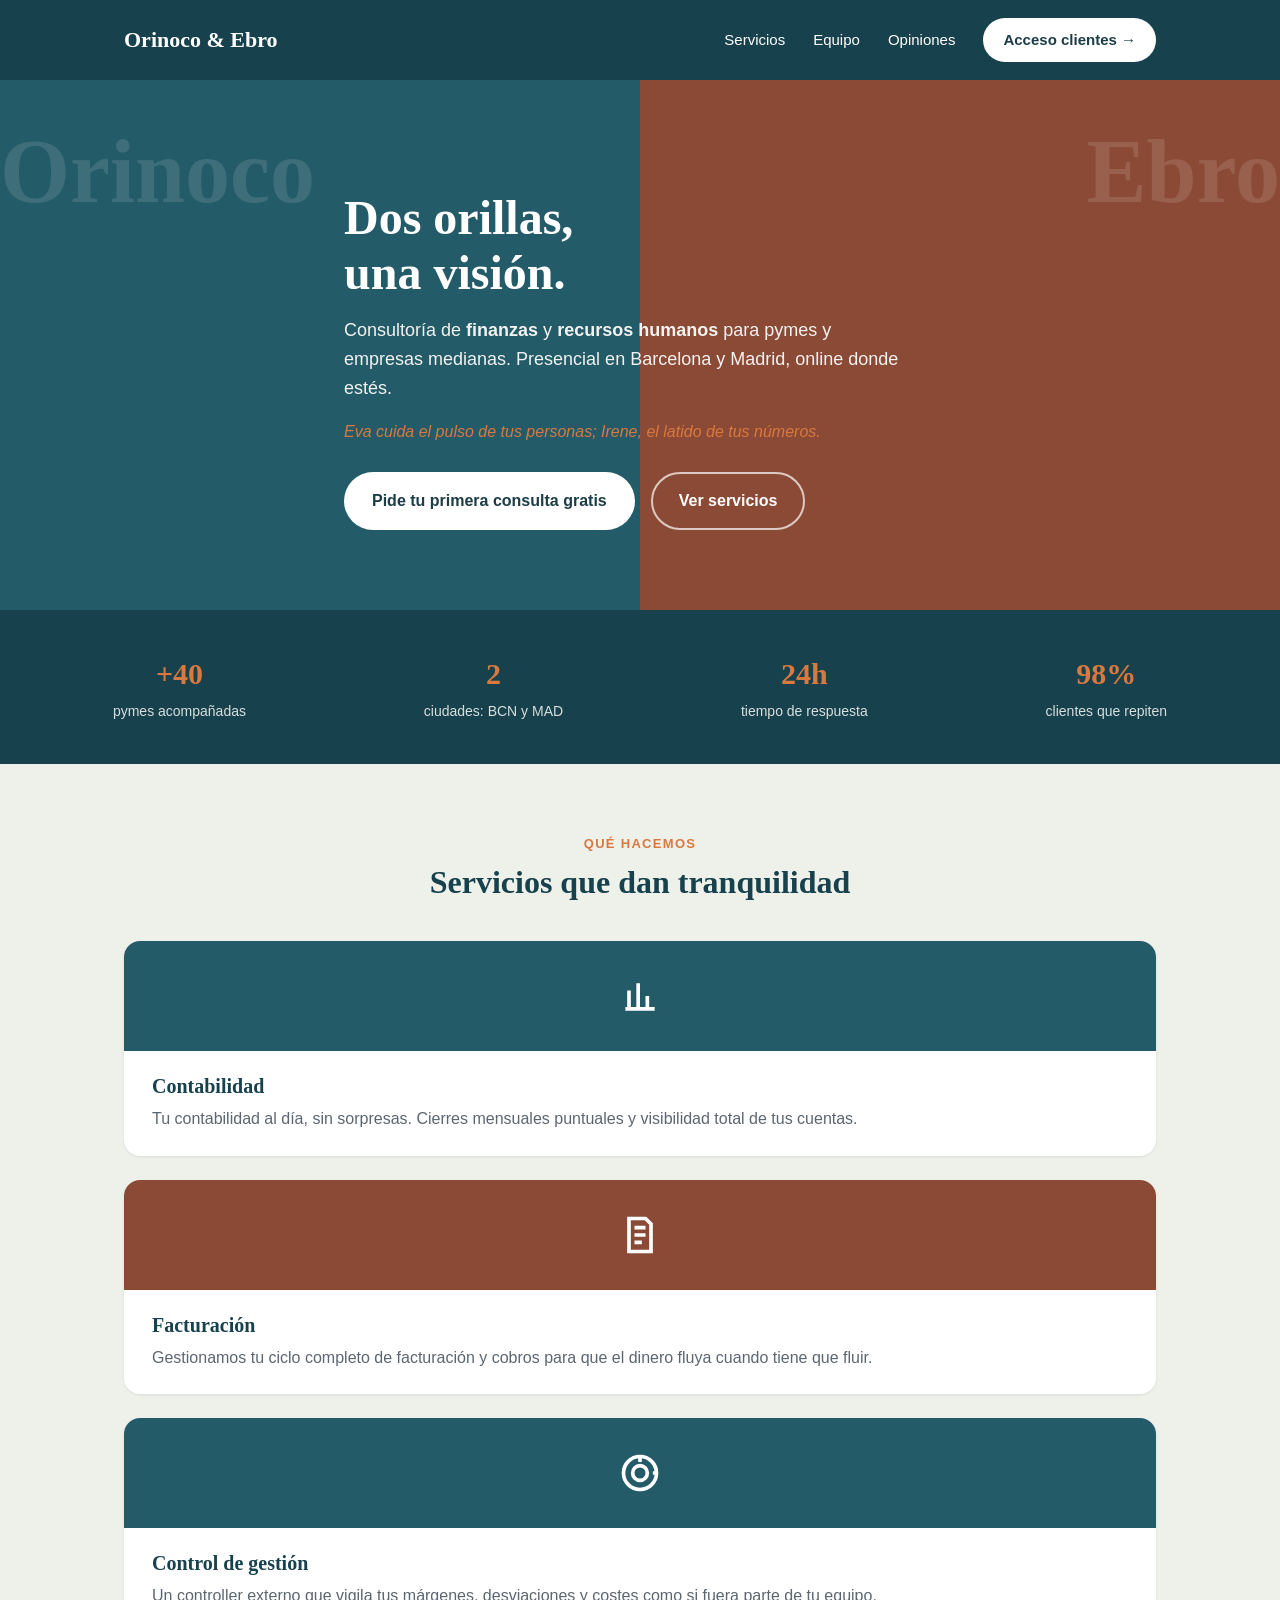
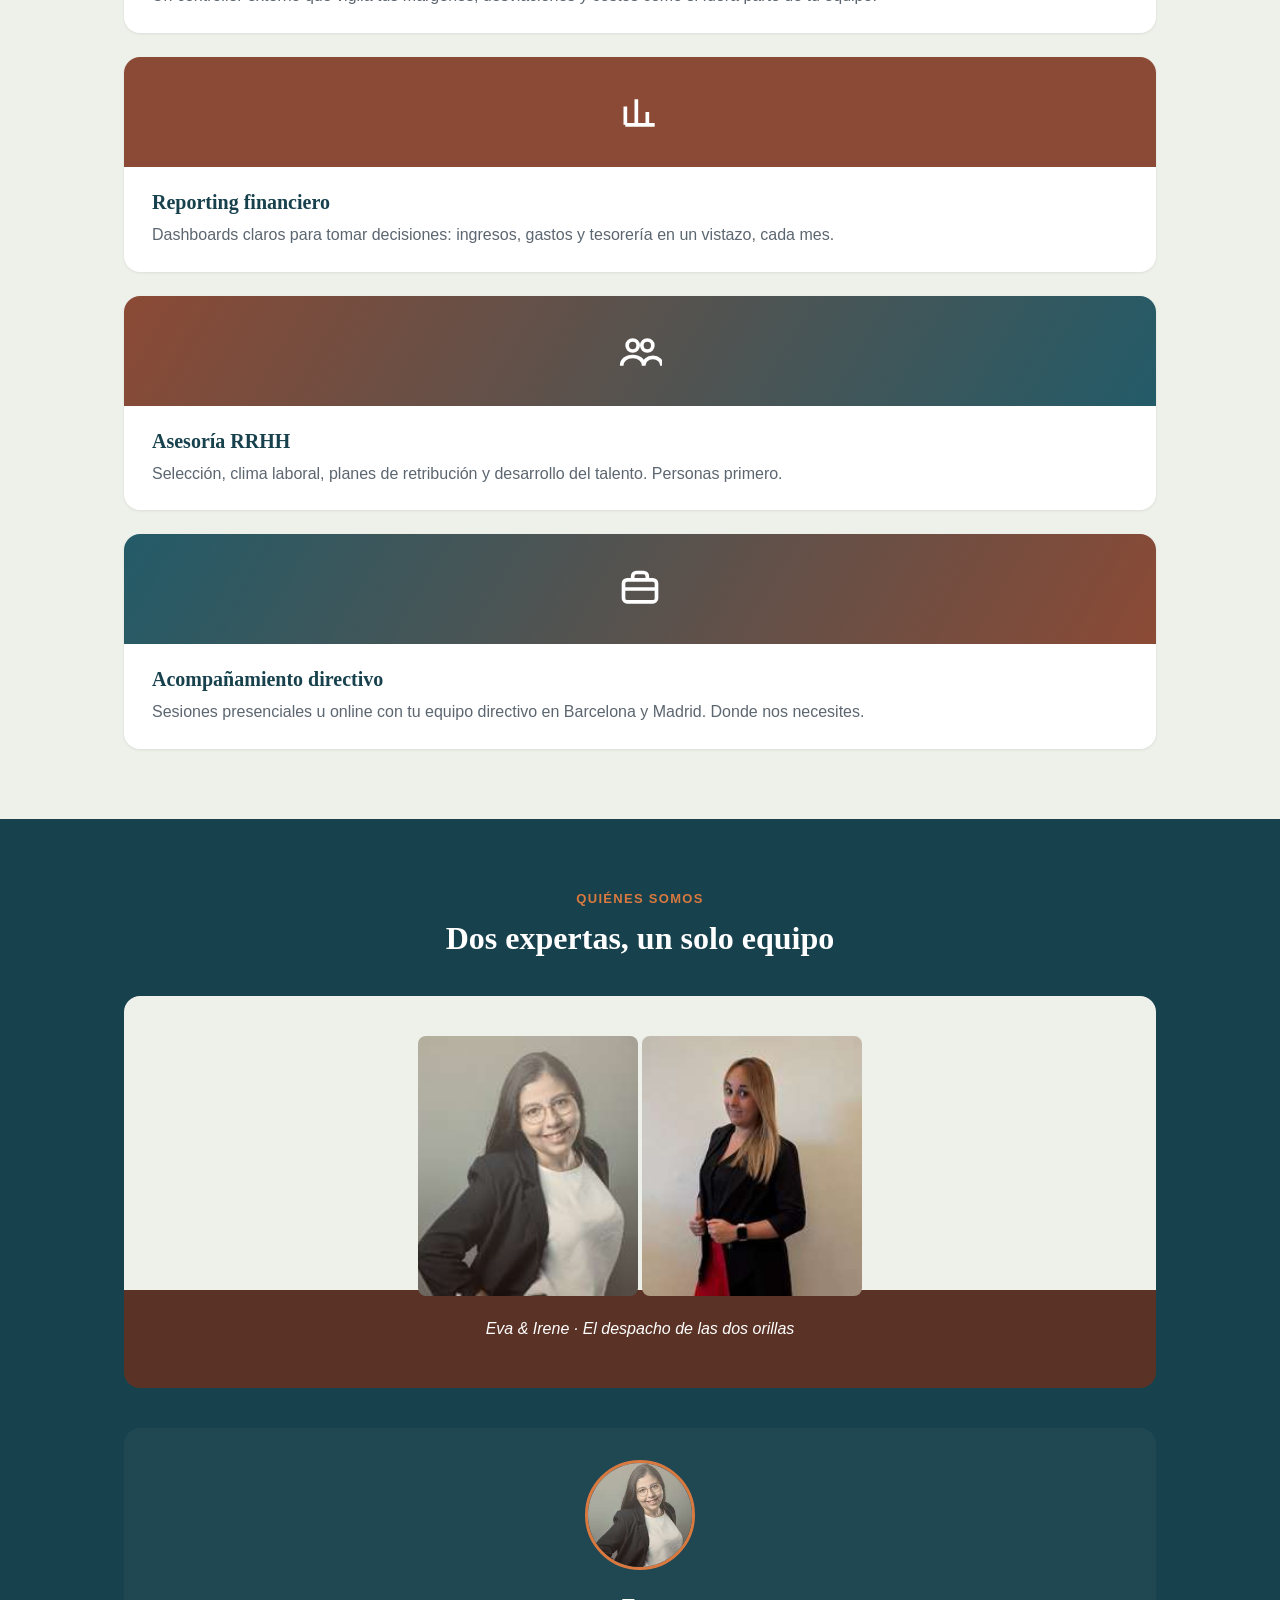
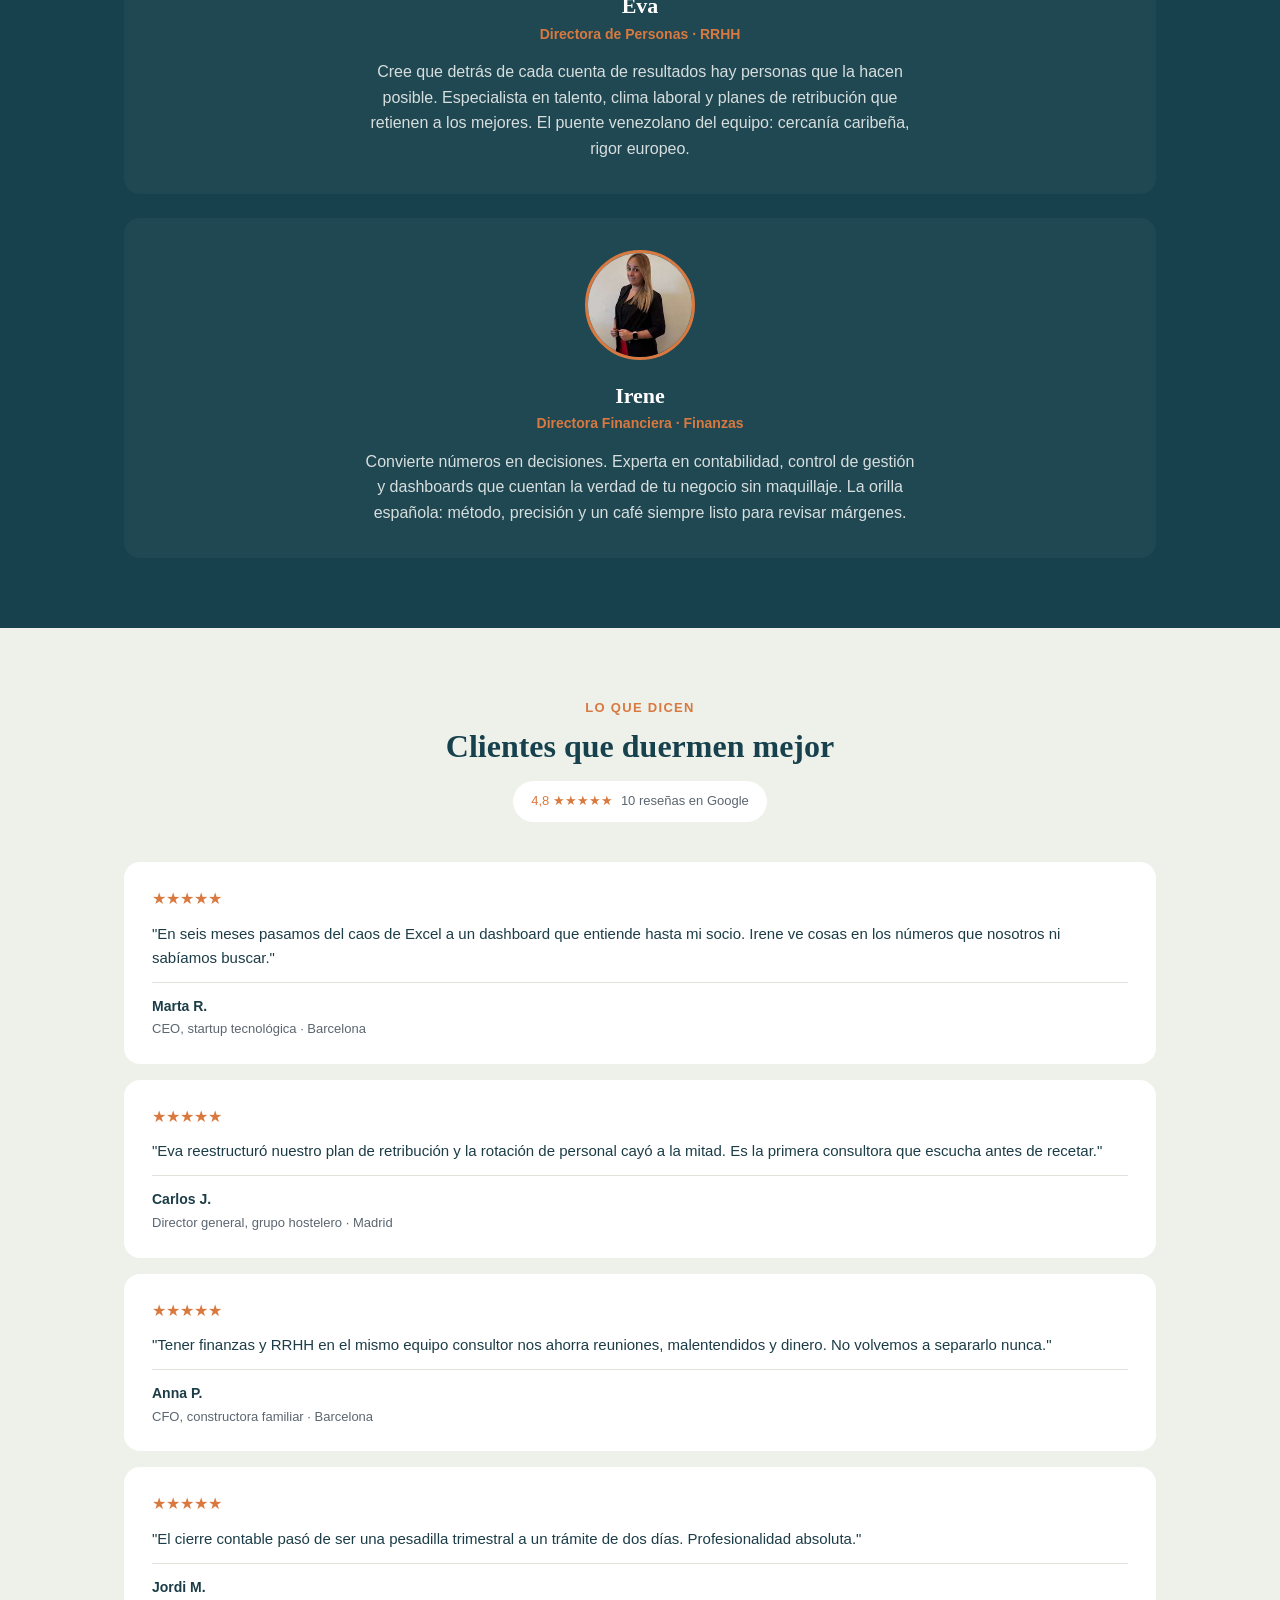
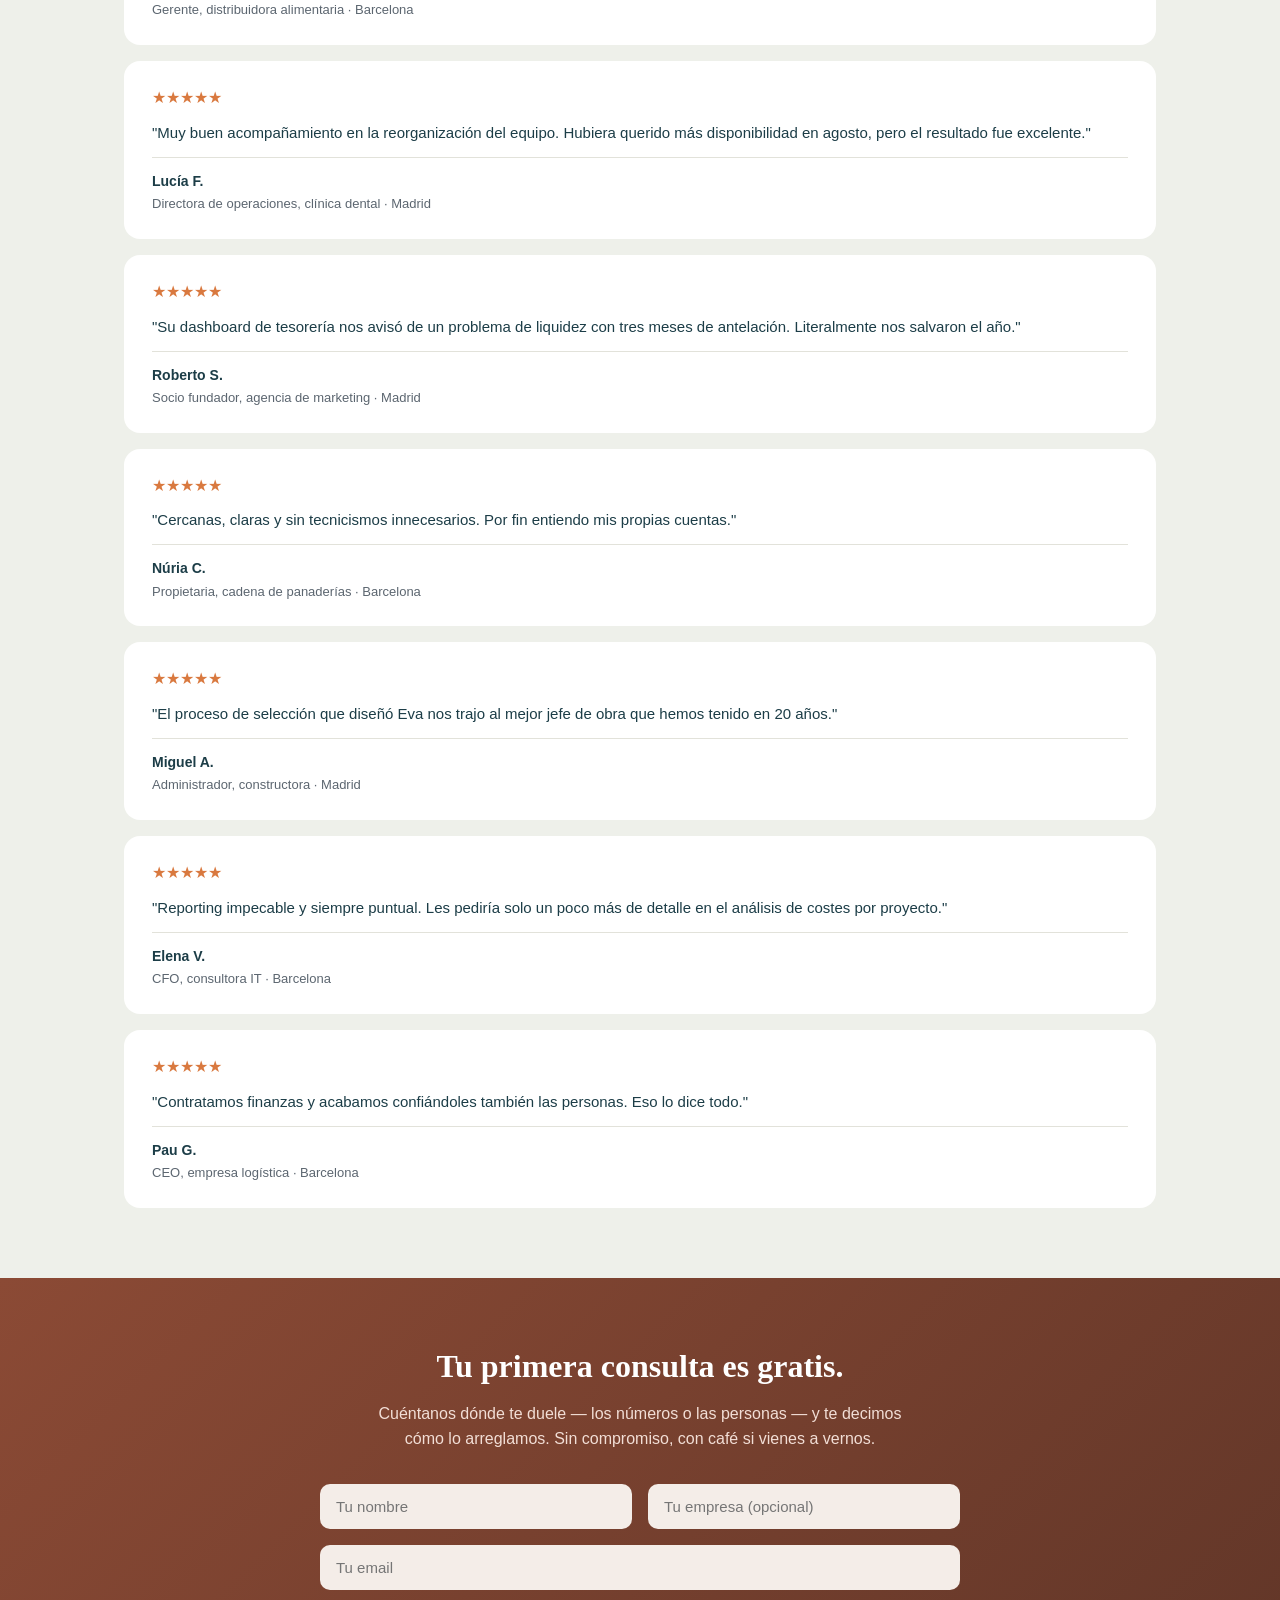
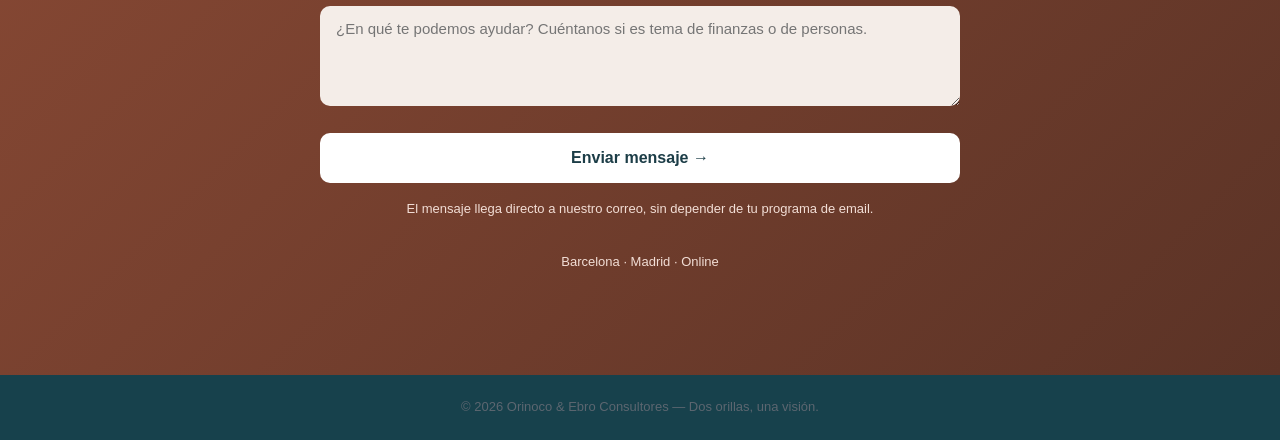
==== commit a1f16782: "Update contact form to use API for submissions" ====
--- a/index.html
+++ b/index.html
@@ -13,6 +13,7 @@
 <meta property="og:site_name" content="Orinoco &amp; Ebro Consultores">
 <meta name="robots" content="index, follow">
 <link rel="stylesheet" href="styles.css">
+  <meta name="google-site-verification" content="9pok4wKWys9g_bKotDAIRuatm9mCeQ8ospuzXZZYhA8" />
 </head>
 <body>
 
@@ -223,16 +224,22 @@
       Sin compromiso, con café si vienes a vernos.</p>
 
     <form class="contact-form" id="contact-form">
+      <input type="hidden" name="access_key" value="e546fea4-e5ac-44fe-a958-a0c1cff73670">
+      <input type="hidden" name="subject" value="Nueva consulta desde la web de Orinoco & Ebro">
+      <input type="hidden" name="from_name" value="Formulario web - Orinoco & Ebro">
+      <input type="hidden" name="cc" value="deabreuevamari@gmail.com">
+      <input type="checkbox" name="botcheck" style="display:none">
       <div class="row">
-        <input type="text" id="c-name" placeholder="Tu nombre" required>
-        <input type="text" id="c-company" placeholder="Tu empresa (opcional)">
-      </div>
-      <input type="email" id="c-email" placeholder="Tu email" required style="margin-bottom:16px;">
-      <textarea id="c-message" placeholder="¿En qué te podemos ayudar? Cuéntanos si es tema de finanzas o de personas." required></textarea>
-      <button type="submit">Enviar mensaje →</button>
+        <input type="text" id="c-name" name="name" placeholder="Tu nombre" required>
+        <input type="text" id="c-company" name="company" placeholder="Tu empresa (opcional)">
+      </div>
+      <input type="email" id="c-email" name="email" placeholder="Tu email" required style="margin-bottom:16px;">
+      <textarea id="c-message" name="message" placeholder="¿En qué te podemos ayudar? Cuéntanos si es tema de finanzas o de personas." required></textarea>
+      <button type="submit" id="c-submit">Enviar mensaje →</button>
+      <p id="c-result" style="margin-top:14px; font-weight:600;"></p>
     </form>
 
-    <p class="contact-note">Al enviar se abrirá tu programa de correo con el mensaje listo para nosotras.</p>
+    <p class="contact-note">El mensaje llega directo a nuestro correo, sin depender de tu programa de email.</p>
     <p class="contact-cities">Barcelona · Madrid · Online</p>
   </div>
 </section>
@@ -244,14 +251,40 @@
 </footer>
 
 <script>
-document.getElementById('contact-form').addEventListener('submit', function (e) {
+const contactForm = document.getElementById('contact-form');
+const contactResult = document.getElementById('c-result');
+const contactSubmit = document.getElementById('c-submit');
+contactForm.addEventListener('submit', function (e) {
   e.preventDefault();
-  var name = document.getElementById('c-name').value;
-  var company = document.getElementById('c-company').value;
-  var email = document.getElementById('c-email').value;
-  var message = document.getElementById('c-message').value;
-  var body = 'Nombre: ' + name + (company ? '\nEmpresa: ' + company : '') + '\nEmail: ' + email + '\n\n' + message;
-  window.location.href = 'mailto:irene.bayon.torres@gmail.com,deabreuevamari@gmail.com?subject=' + encodeURIComponent('Primera consulta gratis - ' + name) + '&body=' + encodeURIComponent(body);
+  contactSubmit.disabled = true;
+  contactSubmit.textContent = 'Enviando...';
+  contactResult.textContent = '';
+  const formData = new FormData(contactForm);
+  const payload = Object.fromEntries(formData);
+  fetch('https://api.web3forms.com/submit', {
+    method: 'POST',
+    headers: { 'Content-Type': 'application/json', Accept: 'application/json' },
+    body: JSON.stringify(payload)
+  })
+    .then(function (response) { return response.json(); })
+    .then(function (data) {
+      if (data.success) {
+        contactResult.style.color = '#2c6674';
+        contactResult.textContent = 'Gracias, hemos recibido tu mensaje. Te contestaremos muy pronto.';
+        contactForm.reset();
+      } else {
+        contactResult.style.color = '#8b4a35';
+        contactResult.textContent = 'Ha habido un error enviando el mensaje. Escríbenos directamente a irene.bayon.torres@gmail.com';
+      }
+    })
+    .catch(function () {
+      contactResult.style.color = '#8b4a35';
+      contactResult.textContent = 'Ha habido un error enviando el mensaje. Escríbenos directamente a irene.bayon.torres@gmail.com';
+    })
+    .finally(function () {
+      contactSubmit.disabled = false;
+      contactSubmit.textContent = 'Enviar mensaje →';
+    });
 });
 </script>
 
